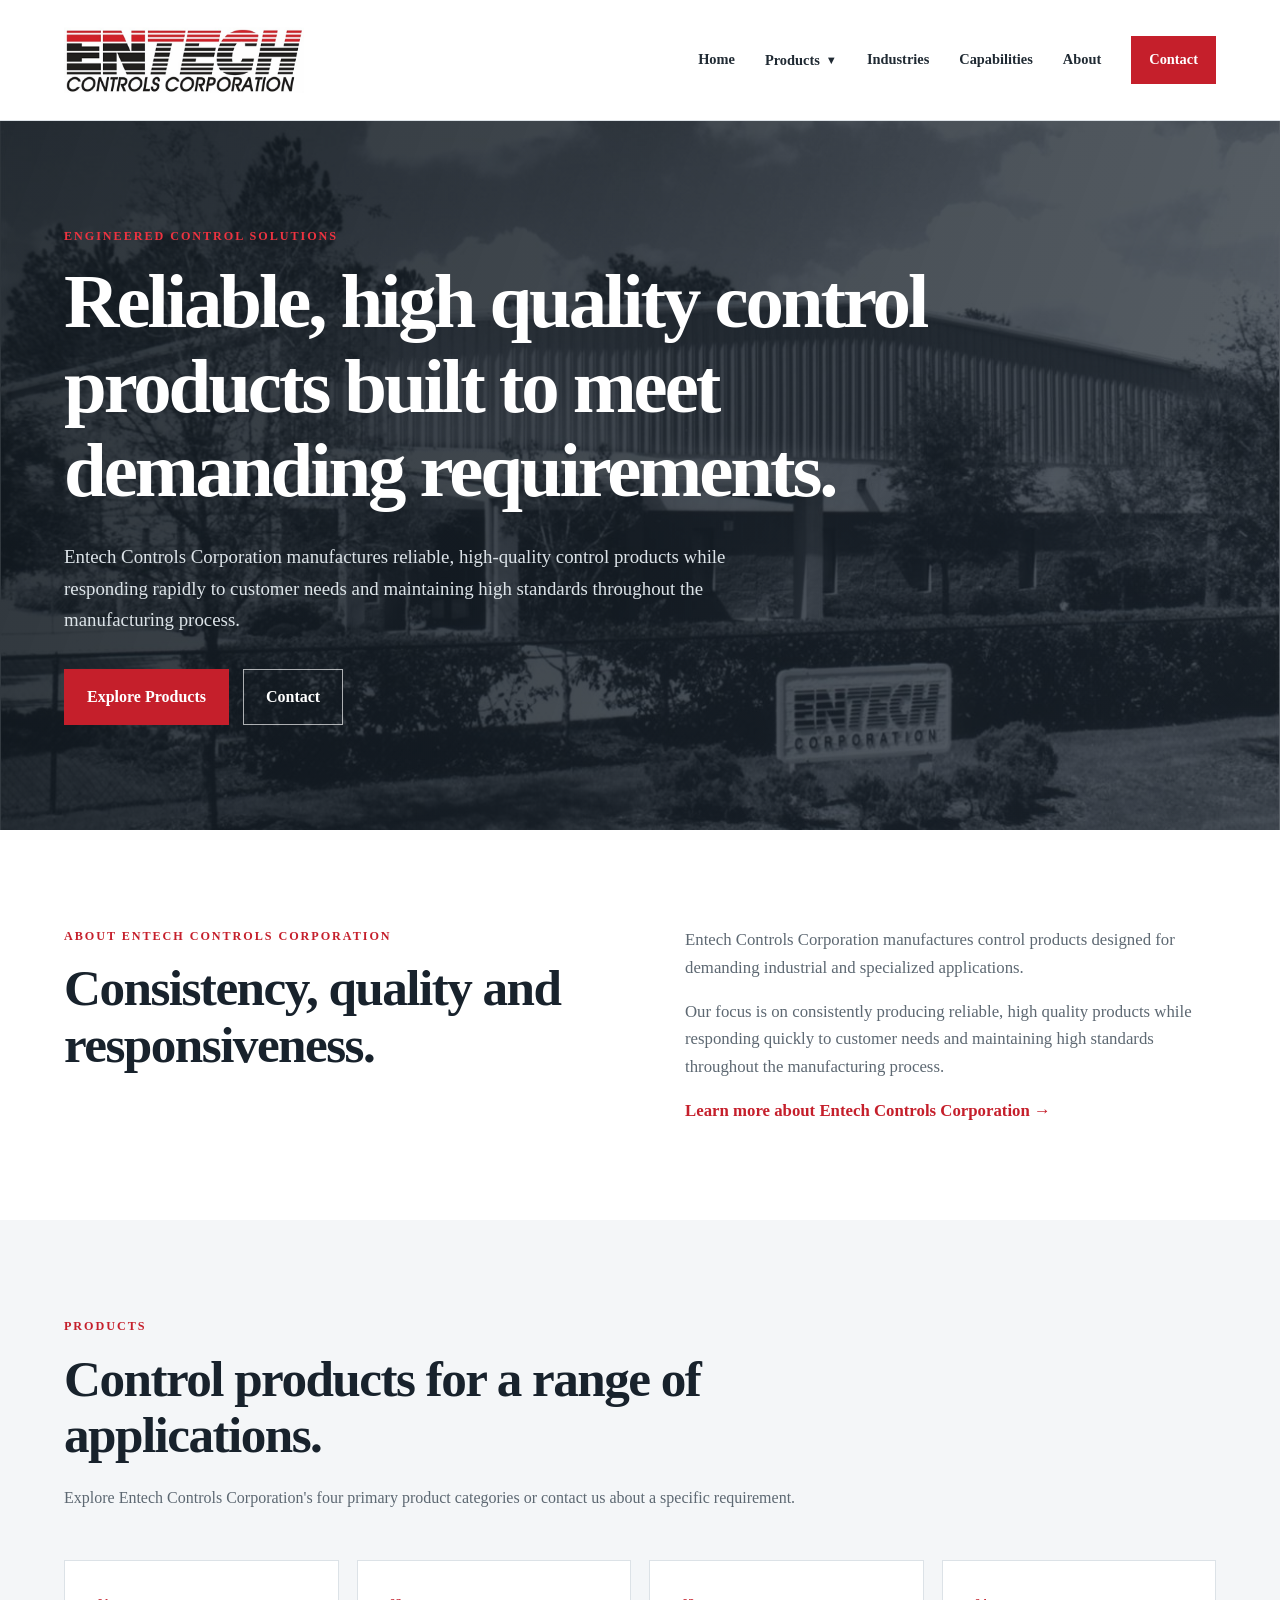
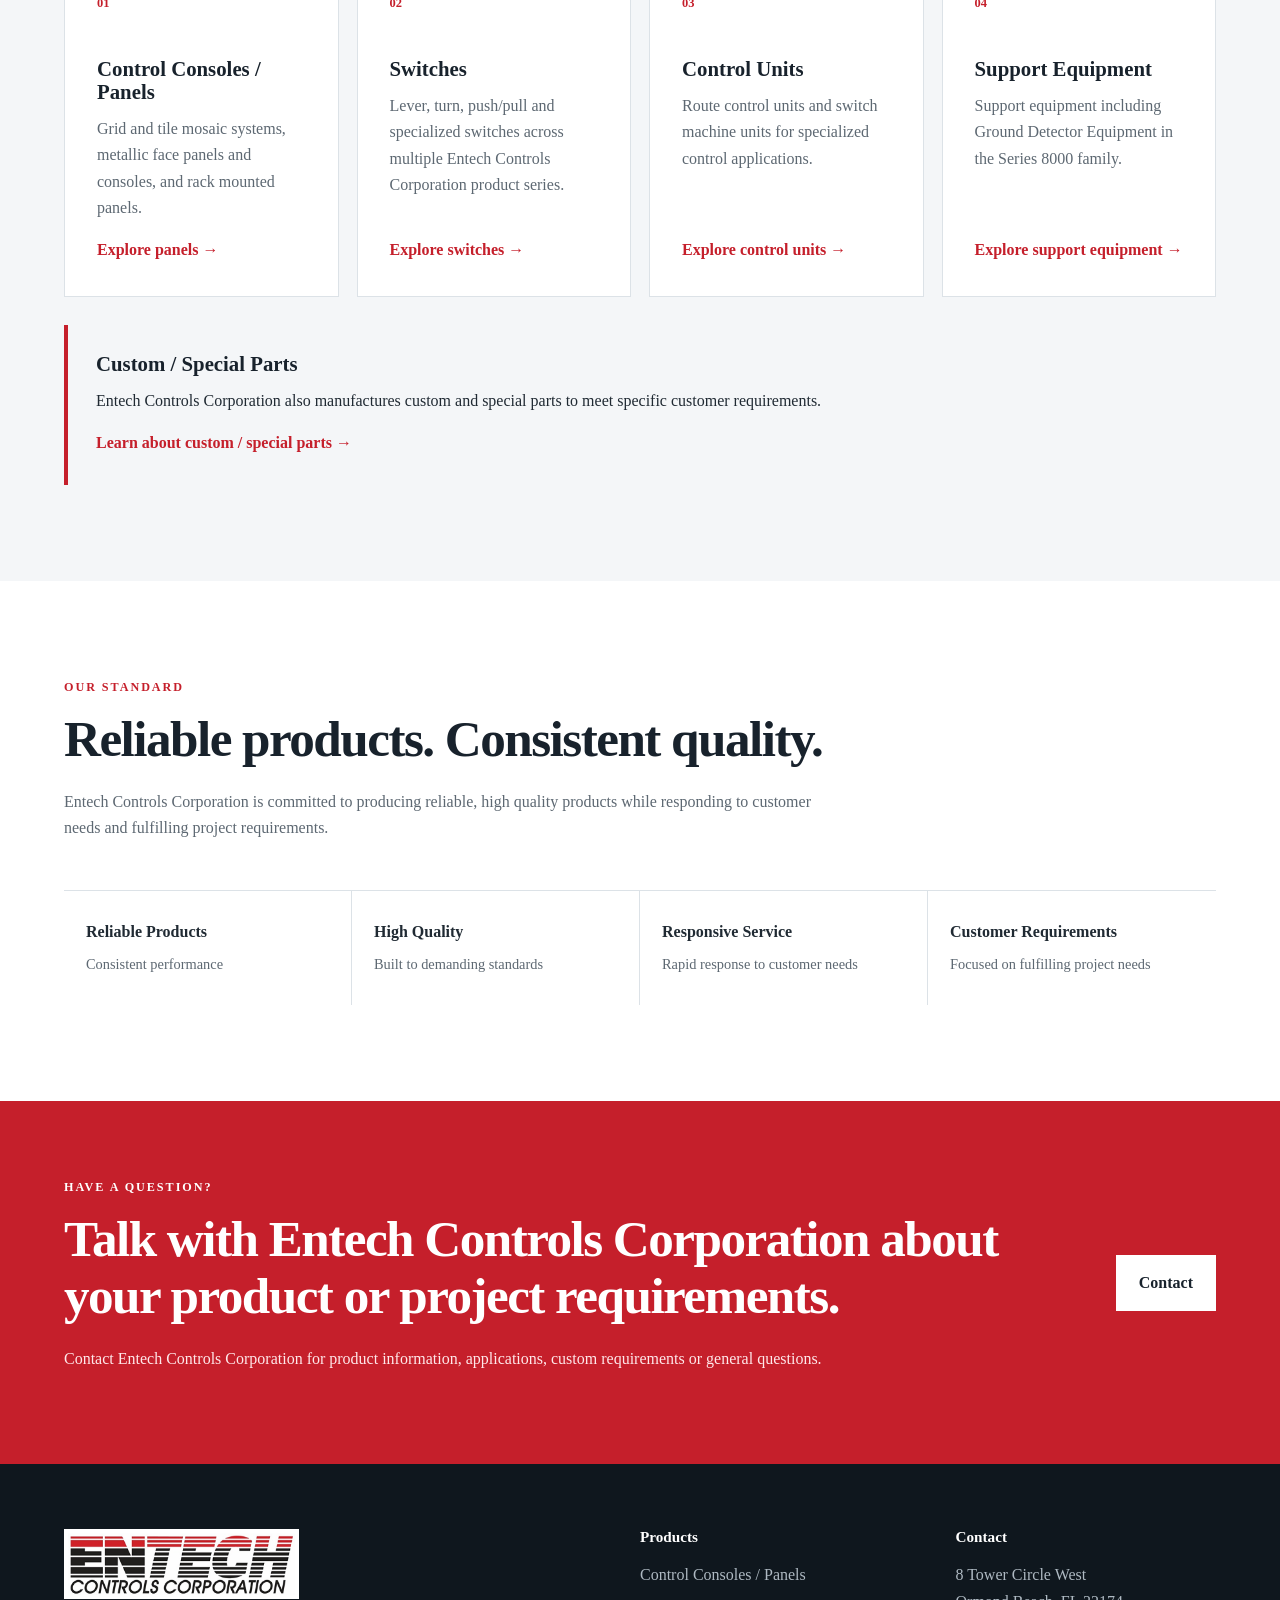
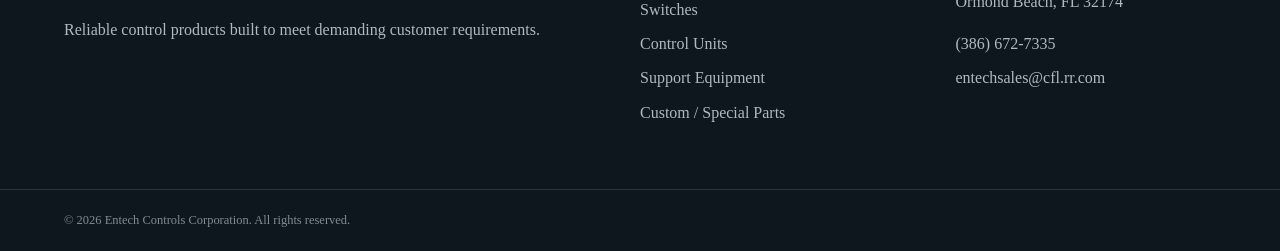
==== entech-website-v3/entech-website-v3/index.html @ 715d85bb "first commit" ====
<!DOCTYPE html>
<html lang="en">

<head>
    <meta charset="UTF-8">
    <meta name="viewport" content="width=device-width, initial-scale=1.0">

    <meta name="description"
        content="Entech Controls Corporation manufactures reliable, high-quality control products including control panels, switches, control units, and support equipment.">

    <title>Entech Controls Corporation</title>

    <link rel="stylesheet" href="css/style.css">
</head>

<body>

    <!-- =========================
         HEADER / NAVIGATION
    ========================== -->

    <header class="site-header">

        <div class="container nav-container">

            <a href="index.html" class="brand" aria-label="Entech Controls Corporation Home">
                <img src="assets/images/entechLogo.png"
                    alt="Entech Controls Corporation">
            </a>

            <button class="menu-toggle"
                aria-label="Open navigation menu"
                aria-expanded="false">
                ☰
            </button>

            <nav class="navigation">

                <a href="index.html" aria-current="page">
                    Home
                </a>

                <!-- PRODUCTS DROPDOWN -->
                <div class="nav-products">

                    <button class="products-toggle"
                        type="button"
                        aria-expanded="false">

                        Products
                        <span class="chevron">▼</span>

                    </button>

                    <div class="products-menu">

                        <a href="products.html">
                            All Products
                        </a>

                        <div class="products-menu-divider"></div>

                        <span class="products-menu-label">
                            Categories
                        </span>

                        <a href="control-panels.html">
                            Control Consoles / Panels
                        </a>

                        <a href="switches.html">
                            Switches
                        </a>

                        <a href="control-units.html">
                            Control Units
                        </a>

                        <a href="support-equipment.html">
                            Support Equipment
                        </a>

                        <div class="products-menu-divider"></div>

                        <a href="special-parts.html">
                            Custom / Special Parts
                        </a>

                    </div>

                </div>
                <a href="industries.html">
                    Industries
                </a>

                <a href="capabilities.html">
                    Capabilities
                </a>

                <a href="about.html">
                    About
                </a>

                <a href="contact.html" class="nav-cta">
                    Contact
                </a>


            </nav>

        </div>

    </header>


    <!-- =========================
         HERO SECTION
    ========================== -->

    <main>

        <section class="hero">

            <div class="container hero-content">

                <p class="eyebrow">
                    ENGINEERED CONTROL SOLUTIONS
                </p>

                <h1>
                    Reliable, high quality control products built to meet demanding requirements.
                </h1>

                <p class="hero-text">
                    Entech Controls Corporation manufactures reliable,
                    high-quality control products while responding rapidly
                    to customer needs and maintaining high standards
                    throughout the manufacturing process.
                </p>

                <div class="hero-buttons">

                    <a href="products.html"
                        class="button button-primary">
                        Explore Products
                    </a>

                    <a href="contact.html"
                        class="button button-secondary">
                        Contact
                    </a>

                </div>

            </div>

        </section>


        <!-- =========================
             COMPANY INTRODUCTION
        ========================== -->

        <section class="section">

            <div class="container two-column">

                <div>

                    <p class="eyebrow">
                        ABOUT ENTECH CONTROLS CORPORATION
                    </p>

                    <h2>
                        Consistency, quality and responsiveness.
                    </h2>

                </div>

                <div class="body-copy">

                    <p>
                        Entech Controls Corporation manufactures
                        control products designed for demanding
                        industrial and specialized applications.
                    </p>

                    <p>
                        Our focus is on consistently producing
                        reliable, high quality products while
                        responding quickly to customer needs and
                        maintaining high standards throughout
                        the manufacturing process.
                    </p>

                    <a href="about.html"
                        class="text-link">
                        Learn more about Entech Controls Corporation →
                    </a>

                </div>

            </div>

        </section>


        <!-- =========================
             PRODUCT CATEGORIES
        ========================== -->

        <section class="section section-light">

            <div class="container">

                <div class="section-heading">

                    <p class="eyebrow">
                        PRODUCTS
                    </p>

                    <h2>
                        Control products for a range of applications.
                    </h2>

                    <p>
                        Explore Entech Controls Corporation's four primary product categories
                        or contact us about a specific requirement.
                    </p>

                </div>


                <div class="category-grid">


                    <!-- CONTROL PANELS -->

                    <article class="category-card">

                        <div class="category-number">
                            01
                        </div>

                        <h3>
                            Control Consoles / Panels
                        </h3>

                        <p>
                            Grid and tile mosaic systems,
                            metallic face panels and consoles,
                            and rack mounted panels.
                        </p>

                        <a href="control-panels.html"
                            class="text-link">
                            Explore panels →
                        </a>

                    </article>


                    <!-- SWITCHES -->

                    <article class="category-card">

                        <div class="category-number">
                            02
                        </div>

                        <h3>
                            Switches
                        </h3>

                        <p>
                            Lever, turn, push/pull and specialized
                            switches across multiple Entech Controls Corporation
                            product series.
                        </p>

                        <a href="switches.html"
                            class="text-link">
                            Explore switches →
                        </a>

                    </article>


                    <!-- CONTROL UNITS -->

                    <article class="category-card">

                        <div class="category-number">
                            03
                        </div>

                        <h3>
                            Control Units
                        </h3>

                        <p>
                            Route control units and switch
                            machine units for specialized
                            control applications.
                        </p>

                        <a href="control-units.html"
                            class="text-link">
                            Explore control units →
                        </a>

                    </article>


                    <!-- SUPPORT EQUIPMENT -->

                    <article class="category-card">

                        <div class="category-number">
                            04
                        </div>

                        <h3>
                            Support Equipment
                        </h3>

                        <p>
                            Support equipment including
                            Ground Detector Equipment
                            in the Series 8000 family.
                        </p>

                        <a href="support-equipment.html"
                            class="text-link">
                            Explore support equipment →
                        </a>

                    </article>

                </div>


                <!-- CUSTOM PARTS -->

                <div class="special-parts">

                    <h3>
                        Custom / Special Parts
                    </h3>

                    <p>
                        Entech Controls Corporation also manufactures custom and
                        special parts to meet specific
                        customer requirements.
                    </p>

                    <a href="special-parts.html"
                        class="text-link">
                        Learn about custom / special parts →
                    </a>

                </div>

            </div>

        </section>


        <!-- =========================
             QUALITY / STANDARDS
        ========================== -->

        <section class="section">

            <div class="container">

                <div class="section-heading">

                    <p class="eyebrow">
                        OUR STANDARD
                    </p>

                    <h2>
                        Reliable products. Consistent quality.
                    </h2>

                    <p>
                        Entech Controls Corporation is committed to producing reliable,
                        high quality products while responding to
                        customer needs and fulfilling project
                        requirements.
                    </p>

                </div>


                <div class="capability-strip">


                    <div class="capability-item">

                        <strong>
                            Reliable Products
                        </strong>

                        <span>
                            Consistent performance
                        </span>

                    </div>


                    <div class="capability-item">

                        <strong>
                            High Quality
                        </strong>

                        <span>
                            Built to demanding standards
                        </span>

                    </div>


                    <div class="capability-item">

                        <strong>
                            Responsive Service
                        </strong>

                        <span>
                            Rapid response to customer needs
                        </span>

                    </div>


                    <div class="capability-item">

                        <strong>
                            Customer Requirements
                        </strong>

                        <span>
                            Focused on fulfilling project needs
                        </span>

                    </div>


                </div>

            </div>

        </section>


        <!-- =========================
             CAPABILITIES
        ========================== -->

     <!--   <section class="section section-light">

            <div class="container">

                <div class="section-heading">

                    <p class="eyebrow">
                        CAPABILITIES
                    </p>

                    <h2>
                        Manufacturing and engineering capabilities.
                    </h2>

                    <p>
                        Entech's manufacturing capabilities support
                        the production of control panels, switches,
                        control units, support equipment and
                        specialized components.
                    </p>

                </div>


                <div class="capability-strip">


                    <div class="capability-item">

                        <strong>
                            CNC Machining
                        </strong>

                        <span>
                            Precision fabrication
                        </span>

                    </div>


                    <div class="capability-item">

                        <strong>
                            Engineering & Design
                        </strong>

                        <span>
                            Application-focused design
                        </span>

                    </div>


                    <div class="capability-item">

                        <strong>
                            Stamping
                        </strong>

                        <span>
                            Component fabrication
                        </span>

                    </div>


                    <div class="capability-item">

                        <strong>
                            Drilling & Tapping
                        </strong>

                        <span>
                            Component fabrication
                        </span>

                    </div>


                    <div class="capability-item">

                        <strong>
                            Molding
                        </strong>

                        <span>
                            Component production
                        </span>

                    </div>


                    <div class="capability-item">

                        <strong>
                            Wire Harnesses
                        </strong>

                        <span>
                            Harness fabrication
                        </span>

                    </div>


                    <div class="capability-item">

                        <strong>
                            Labeling / Marking
                        </strong>

                        <span>
                            Product identification
                        </span>

                    </div>


                    <div class="capability-item">

                        <strong>
                            Wiring & Assembly
                        </strong>

                        <span>
                            Finished equipment
                        </span>

                    </div>


                </div>


                <p style="margin-top: 28px;">

                    <a href="capabilities.html"
                        class="text-link">
                        View all capabilities →
                    </a>

                </p>

            </div>

        </section>
-->

        <!-- =========================
             CONTACT CTA
        ========================== -->

        <section class="contact-banner">

            <div class="container contact-banner-content">

                <div>

                    <p class="eyebrow">
                        HAVE A QUESTION?
                    </p>

                    <h2>
                        Talk with Entech Controls Corporation about your product or project requirements.
                    </h2>

                    <p>
                        Contact Entech Controls Corporation for product information,
                        applications, custom requirements or
                        general questions.
                    </p>

                </div>

                <a href="contact.html"
                    class="button button-light">
                    Contact
                </a>

            </div>

        </section>

    </main>


    <!-- =========================
         FOOTER
    ========================== -->

    <footer class="site-footer">

        <div class="container footer-grid">


            <div>

                <div class="footer-logo">

                    <img src="assets/images/entechLogo.png"
                        alt="Entech Controls Corporation">

                </div>

                <p>
                    Reliable control products built to meet
                    demanding customer requirements.
                </p>

            </div>


            <div>

                <h3>
                    Products
                </h3>

                <a href="control-panels.html">
                    Control Consoles / Panels
                </a>

                <a href="switches.html">
                    Switches
                </a>

                <a href="control-units.html">
                    Control Units
                </a>

                <a href="support-equipment.html">
                    Support Equipment
                </a>

                <a href="special-parts.html">
                    Custom / Special Parts
                </a>

            </div>


            <div>

                <h3>
                    Contact
                </h3>

                <p>
                    8 Tower Circle West<br>
                    Ormond Beach, FL 32174
                </p>

                <a href="tel:+13866727335">
                    (386) 672-7335
                </a>

                <a href="mailto:entechsales@cfl.rr.com">
                    entechsales@cfl.rr.com
                </a>

            </div>


        </div>


        <div class="footer-bottom">

            <div class="container">

                <p>
                    © 2026 Entech Controls Corporation.
                    All rights reserved.
                </p>

            </div>

        </div>

    </footer>


    <!-- JAVASCRIPT -->

    <script src="js/main.js"></script>

</body>

</html>
---- entech-website-v3/entech-website-v3/css/style.css ----
/* =========================================
   ENTECH CONTROLS - VERSION 1
   ========================================= */

:root {
    --navy: #18222c;
    --navy-dark: #0f171e;
    --red: #c51f2b;
    --red-dark: #9f1721;
    --text: #202a33;
    --muted: #5d6872;
    --line: #dce2e7;
    --light: #f4f6f8;
    --white: #ffffff;
    --max: 1160px;
}

* {
    margin: 0;
    padding: 0;
    box-sizing: border-box;
}

html {
    scroll-behavior: smooth;
}

body {
    font-family: "Times New Roman", Times, serif;
    color: var(--text);
    background: var(--white);
    line-height: 1.65;
}

img {
    max-width: 100%;
    display: block;
}

a {
    color: inherit;
    text-decoration: none;
}

button,
input,
textarea,
select {
    font: inherit;
    font-family: "Times New Roman", Times, serif;
}

.container {
    width: min(var(--max), 90%);
    margin-inline: auto;
}

.section {
    padding: 96px 0;
}

.section-light {
    background: var(--light);
}

.eyebrow {
    color: var(--red);
    font-size: .76rem;
    font-weight: 800;
    letter-spacing: .16em;
    text-transform: uppercase;
    margin-bottom: 14px;
}

h1,
h2,
h3 {
    color: var(--navy);
    line-height: 1.1;
    font-family: "Times New Roman", Times, serif;
}

h1 {
    font-size: clamp(2.7rem, 6vw, 5.3rem);
    letter-spacing: -.04em;
    max-width: 900px;
}

h2 {
    font-size: clamp(2rem, 4vw, 3.2rem);
    letter-spacing: -.03em;
    margin-bottom: 22px;
}

h3 {
    font-size: 1.3rem;
    margin-bottom: 12px;
}

p,
a,
span,
label,
strong,
small,
button,
input,
textarea,
select {
    font-family: "Times New Roman", Times, serif;
}

p {
    margin-bottom: 16px;
}

.text-link {
    color: var(--red);
    font-weight: 800;
}

.text-link:hover {
    text-decoration: underline;
}

/* Header */

.site-header {
    position: sticky;
    top: 0;
    z-index: 1000;
    background: rgba(255,255,255,.97);
    border-bottom: 1px solid var(--line);
}

.nav-container {
    min-height: 120px;
    display: flex;
    align-items: center;
    justify-content: space-between;
    gap: 30px;
}

.brand img 
{
    width: 240px;
    height: auto;
}

.navigation 
{
    display: flex;
    align-items: center;
    gap: 30px;
}

.navigation a {
    font-size: .9rem;
    font-weight: 800;
}

.navigation a:hover {
    color: var(--red);
}

.nav-cta {
    padding: 12px 18px;
    background: var(--red);
    color: var(--white) !important;
}

.nav-cta:hover 
{ 
    background: var(--red-dark);
}

.menu-toggle {
    display: none;
    border: 0;
    background: transparent;
    color: var(--navy);
    font-size: 1.7rem;
    cursor: pointer;
}

/* Hero */

.hero {
    min-height: 690px;
    display: grid;
    align-items: center;
    /* background image for hero: Building.jpg with dark gradient overlay */
    background-image: linear-gradient(110deg, rgba(15,23,30,0.88), rgba(24,34,44,0.7)), url('../assets/images/Building.jpg');
    background-size: cover;
    background-position: center;
    color: var(--white);
}

.hero-content {
    padding: 105px 0;
}

.hero h1 {
    color: var(--white);
}

.hero .eyebrow {
    color: #ef3340;
}

.hero-text {
    max-width: 680px;
    margin-top: 28px;
    color: #dce3e8;
    font-size: 1.18rem;
}

.hero-buttons {
    display: flex;
    flex-wrap: wrap;
    gap: 14px;
    margin-top: 34px;
}

/* Buttons */

.button {
    display: inline-block;
    padding: 14px 22px;
    border: 1px solid transparent;
    font-weight: 800;
    transition: transform .2s ease, background .2s ease;
}

.button:hover {
    transform: translateY(-2px);
}

.button-primary {
    background: var(--red);
    color: var(--white);
}

.button-primary:hover {
    background: var(--red-dark);
}

.button-secondary {
    border-color: rgba(255,255,255,.65);
    color: var(--white);
}

.button-secondary:hover {
    background: var(--white);
    color: var(--navy);
}

.button-dark {
    background: var(--navy);
    color: var(--white);
}

.button-light {
    background: var(--white);
    color: var(--navy);
}

/* Intro */

.two-column {
    display: grid;
    grid-template-columns: 1fr 1fr;
    gap: 90px;
    align-items: start;
}

.two-column .body-copy {
    color: var(--muted);
    font-size: 1.05rem;
}

/* Company History section background (uses Building.jpg) */
.history-section {
    background-image: linear-gradient(rgba(5,10,15,0.18), rgba(5,10,15,0.18)), url('../assets/images/Building.jpg');
    background-size: cover;
    background-position: center;
    padding-top: 96px;
    padding-bottom: 96px;
}

/* Make the two-column content readable over the background */
.history-section .two-column > div {
    background: rgba(255,255,255,0.94);
    padding: 20px;
    border-radius: 8px;
}

@media (max-width: 850px) {
    .history-section {
        background-position: center top;
        padding-top: 72px;
        padding-bottom: 72px;
    }
    .history-section .two-column > div {
        background: rgba(255,255,255,0.98);
        padding: 16px;
        border-radius: 6px;
    }
}

/* Product overview */

.section-heading
{
    max-width: 760px;
    margin-bottom: 48px;
}
.section-heading > p:last-child 
{
    color: var(--muted);
}

.product-overview {
    display: grid;
    grid-template-columns: repeat(2, 1fr);
    gap: 24px;
}

.product-card {
    padding: 42px;
    background: var(--white);
    border: 1px solid var(--line);
    transition: transform .2s ease, box-shadow .2s ease;
}

.product-card:hover {
    transform: translateY(-4px);
    box-shadow: 0 12px 30px rgba(15,23,30,.08);
}

.card-number {
    color: var(--red);
    font-weight: 900;
    font-size: .8rem;
    margin-bottom: 55px;
}

.product-card p {
    color: var(--muted);
}

/* Capabilities */

.capability-strip {
    display: grid;
    grid-template-columns: repeat(4, 1fr);
    border-top: 1px solid var(--line);
}

.capability-item {
    padding: 28px 22px;
    border-right: 1px solid var(--line);
}

.capability-item:last-child {
    border-right: 0;
}

.capability-item strong {
    display: block;
    margin-bottom: 6px;
}

.capability-item span {
    color: var(--muted);
    font-size: .9rem;
}

/* Trust */

.trust-box {
    background: var(--navy);
    color: var(--white);
    padding: 54px;
}

.trust-box h2 {
    color: var(--white);
}

.trust-box p {
    color: #d5dde3;
    max-width: 760px;
}

.trust-points {
    display: flex;
    flex-wrap: wrap;
    gap: 12px;
    margin-top: 28px;
}

.trust-point {
    border: 1px solid rgba(255,255,255,.2);
    padding: 10px 14px;
    font-size: .9rem;
}

/* CTA */

.contact-banner {
    background: var(--red);
    color: var(--white);
    padding: 76px 0;
}

.contact-banner h2 {
    color: var(--white);
}

.contact-banner p {
    color: #ffe8ea;
}

.contact-banner-content {
    display: flex;
    align-items: center;
    justify-content: space-between;
    gap: 50px;
}

.contact-banner .eyebrow {
    color: var(--white);
}

/* Page hero */

.page-hero {
    background: var(--navy);
    color: var(--white);
    padding: 110px 0 90px;
}
.page-hero h1 {
    color: var(--white);
    max-width: 900px;
}

.page-hero > .container > p:last-child {
    max-width: 700px;
    margin-top: 24px;
    color: #d7dfe5;
    font-size: 1.12rem;
}

/* Products */

.product-list {
    border-top: 1px solid var(--line);
}

.product-category {
    display: grid;
    grid-template-columns: 100px 1fr;
    gap: 45px;
    padding: 58px 0;
    border-bottom: 1px solid var(--line);
}

.product-category-number {
    color: var(--red);
    font-weight: 900;
}

.product-category p {
    max-width: 760px;
    color: var(--muted);
}

.product-subgrid {
    margin-top: 28px;
    display: grid;
    grid-template-columns: repeat(2, 1fr);
    gap: 12px;
}

.product-subitem {
    padding: 16px 18px;
    background: var(--light);
    border-left: 3px solid var(--red);
    font-weight: 700;
}

/* Capabilities */

.capability-grid {
    display: grid;
    grid-template-columns: repeat(2, 1fr);
    gap: 22px;
}

.capability-card {
    padding: 38px;
    border: 1px solid var(--line);
}

.capability-card > span {
    display: block;
    color: var(--red);
    font-weight: 900;
    margin-bottom: 48px;
}

.capability-card p {
    color: var(--muted);
}

.process-step {
    padding: 22px 0;
    border-bottom: 1px solid var(--line);
}

.process-step p {
    color: var(--muted);
    margin: 6px 0 0;
}

/* About */

.history {
    border-left: 3px solid var(--red);
    padding-left: 30px;
}

.history-item {
    margin-bottom: 34px;
}

.history-year {
    color: var(--red);
    font-weight: 900;
}

/* Contact */

.contact-layout {
    display: grid;
    grid-template-columns: .8fr 1.2fr;
    gap: 90px;
}

.contact-details {
    margin-top: 40px;
}

.contact-details > div {
    padding: 20px 0;
    border-bottom: 1px solid var(--line);
}

.contact-details p {
    color: var(--muted);
    margin: 5px 0 0;
}

.contact-details a {
    text-decoration: underline;
}

.contact-form-wrapper {
    background: var(--light);
    padding: 38px;
}

/* Compliance image styling */
.compliance-image {
    display: block;
    width: 420px;
    max-width: 100%;
    height: auto;
    margin-top: 20px;
    border-radius: 6px;
    box-shadow: 0 6px 18px rgba(15,23,30,.08);
}


/* Compliance background card (uses QualityControl.JPG) */
.compliance-card.compliance-bg {
    margin-top: 20px;
    width: 100%;
    height: 260px;
    max-width: 720px;
    border-radius: 8px;
    box-shadow: 0 8px 28px rgba(15,23,30,.09);
    background-color: #ffffff;
    background-image: linear-gradient(rgba(0,0,0,0.18), rgba(0,0,0,0.18)), url('../assets/images/QualityControl.JPG');
    background-size: cover;
    background-position: center;
}

@media (max-width: 850px) {
    .compliance-card.compliance-bg {
        height: 200px;
        max-width: 100%;
    }
}

/* Keep the compliance text section neutral (background removed). */
.compliance-section {
    background: none;
    padding-top: 96px;
    padding-bottom: 96px;
}

/* Dedicated full-width compliance image-only section */
.compliance-image-section {
    background-image: linear-gradient(rgba(5,10,15,0.14), rgba(5,10,15,0.14)), url('../assets/images/QualityControl.JPG');
    background-size: cover;
    background-position: center;
    /* increased height to reduce bottom cropping */
    height: 520px;
    border-radius: 8px;
    margin: 24px 0 0 0;
    box-shadow: 0 8px 28px rgba(15,23,30,.09);
}


@media (max-width: 850px) {
    .compliance-image-section {
        height: 320px;
        margin-top: 18px;
        border-radius: 6px;
        background-position: center top;
    }
}

/* Full-width switches image section */
.switches-image-section {
    background-image: linear-gradient(rgba(5,10,15,0.14), rgba(5,10,15,0.14)), url('../assets/images/switches.jpg');
    background-size: cover;
    background-position: center;
    /* increased height to show more of the image and avoid bottom cropping */
    height: 520px;
    border-radius: 8px;
    margin: 24px 0 0 0;
    box-shadow: 0 8px 28px rgba(15,23,30,.09);
}

@media (max-width: 850px) {
    .switches-image-section {
        height: 320px;
        margin-top: 18px;
        border-radius: 6px;
    }
}

/* Capability card image styling */
.capability-image {
    display: block;
    width: 360px;
    max-width: 100%;
    height: auto;
    margin-top: 16px;
    border-radius: 6px;
    box-shadow: 0 6px 14px rgba(15,23,30,.06);
}

/* CNC card background image */
.capability-card.cnc-bg {
    position: relative;
    color: var(--white);
    background-color: #0f171e; /* fallback */
    background-image: linear-gradient(rgba(15,23,30,0.35), rgba(15,23,30,0.35)), url('../assets/images/CNCMachine.JPG');
    background-size: cover;
    background-position: center;
    border: 0;
}

.capability-card.cnc-bg h3,
.capability-card.cnc-bg p,
.capability-card.cnc-bg span {
    color: var(--white);
}

@media (max-width: 850px) {
    .capability-card.cnc-bg {
        background-position: center top;
        background-size: cover;
    }
}

/* Wiring & Assembly card background image */
.capability-card.wiring-bg {
    position: relative;
    color: var(--white);
    background-color: #0f171e; /* fallback */
    background-image: linear-gradient(rgba(15,23,30,0.33), rgba(15,23,30,0.33)), url('../assets/images/WiringAssembling.JPG');
    background-size: cover;
    background-position: center;
    border: 0;
}

.capability-card.wiring-bg h3,
.capability-card.wiring-bg p,
.capability-card.wiring-bg span {
    color: var(--white);
}

/* Labeling / Marking card background image */
.capability-card.label-bg {
    position: relative;
    color: var(--white);
    background-color: #0f171e; /* fallback */
    background-image: linear-gradient(rgba(5,10,15,0.35), rgba(5,10,15,0.35)), url('../assets/images/Label.JPG');
    background-size: cover;
    background-position: center;
    border: 0;
}

.capability-card.label-bg h3,
.capability-card.label-bg p,
.capability-card.label-bg span {
    color: var(--white);
}

/* Engineering & Design card background image */
.capability-card.engineering-bg {
    position: relative;
    color: var(--white);
    background-color: #0f171e; /* fallback */
    background-image: linear-gradient(rgba(8,12,16,0.36), rgba(8,12,16,0.36)), url('../assets/images/Egr.png');
    background-size: cover;
    background-position: center;
    border: 0;
}

.capability-card.engineering-bg h3,
.capability-card.engineering-bg p,
.capability-card.engineering-bg span {
    color: var(--white);
}

/* Stamping card background image */
.capability-card.stamping-bg {
    position: relative;
    color: var(--white);
    background-color: #0f171e; /* fallback */
    background-image: linear-gradient(rgba(10,12,14,0.34), rgba(10,12,14,0.34)), url('../assets/images/Stamping.jpg');
    background-size: cover;
    background-position: center;
    border: 0;
}

.capability-card.stamping-bg h3,
.capability-card.stamping-bg p,
.capability-card.stamping-bg span {
    color: var(--white);
}

/* Control panels product backgrounds */
.catalog-card.mosaic-bg {
    color: var(--white);
    background-image: linear-gradient(rgba(15,23,30,0.36), rgba(15,23,30,0.36)), url('../assets/images/Mosaic.JPG');
    background-size: cover;
    background-position: center;
    border: 0;
}

.catalog-card.metallic-bg {
    color: var(--white);
    background-image: linear-gradient(rgba(10,12,14,0.38), rgba(10,12,14,0.38)), url('../assets/images/Metallic.JPG');
    background-size: cover;
    background-position: center;
    border: 0;
}

.catalog-card.hardmounted-bg {
    color: var(--white);
    background-image: linear-gradient(rgba(8,10,12,0.36), rgba(8,10,12,0.36)), url('../assets/images/HardMounted.JPG');
    background-size: cover;
    background-position: center;
    border: 0;
}

.catalog-card.mosaic-bg h3,
.catalog-card.metallic-bg h3,
.catalog-card.hardmounted-bg h3,
.catalog-card.mosaic-bg p,
.catalog-card.metallic-bg p,
.catalog-card.hardmounted-bg p,
.catalog-card.mosaic-bg .series-type,
.catalog-card.metallic-bg .series-type,
.catalog-card.hardmounted-bg .series-type {
    color: var(--white);
}

.contact-form {
    display: flex;
    flex-direction: column;
    gap: 20px;
}

.form-group {
    display: flex;
    flex-direction: column;
    gap: 7px;
}

.form-group label {
    font-size: .86rem;
    font-weight: 800;
}

.form-group input,
.form-group textarea {
    width: 100%;
    padding: 13px 14px;
    border: 1px solid #cbd3d9;
    background: var(--white);
}

.form-group input:focus,
.form-group textarea:focus {
    outline: 2px solid var(--red);
    outline-offset: 1px;
}

.form-submit {
    border: 0;
    cursor: pointer;
}

/* Footer */

.site-footer {
    background: var(--navy-dark);
    color: var(--white);
    padding-top: 65px;
}

.footer-grid {
    display: grid;
    grid-template-columns: 2fr 1fr 1fr;
    gap: 55px;
    padding-bottom: 55px;
}

.footer-logo img {
    width: 235px;
    background: var(--white);
    padding: 4px;
    margin-bottom: 18px;
}

.footer-grid p,
.footer-grid a {
    color: #aeb9c2;
}

.footer-grid a {
    display: block;
    margin-bottom: 8px;
}

.footer-grid a:hover {
    color: var(--white);
}

.footer-grid h3 {
    color: var(--white);
    font-size: .95rem;
    margin-bottom: 16px;
}

.footer-bottom {
    border-top: 1px solid #27333d;
    padding: 20px 0;
}

.footer-bottom p {
    color: #7f8b95;
    font-size: .78rem;
    margin: 0;
}

/* Mobile */

@media (max-width: 850px) {
    .menu-toggle {
        display: block;
    }

    .navigation {
        display: none;
        position: absolute;
        top: 86px;
        left: 0;
        width: 100%;
        padding: 22px 5%;
        background: var(--white);
        border-bottom: 1px solid var(--line);
        flex-direction: column;
        align-items: stretch;
    }

    .navigation.active {
        display: flex;
    }

    .two-column,
    .contact-layout {
        grid-template-columns: 1fr;
        gap: 45px;
    }

    .capability-strip {
        grid-template-columns: repeat(2, 1fr);
    }

    .capability-item {
        border-bottom: 1px solid var(--line);
    }

    .capability-item:nth-child(2) {
        border-right: 0;
    }

    .contact-banner-content {
        align-items: flex-start;
        flex-direction: column;
    }

    .footer-grid {
        grid-template-columns: 1fr;
        gap: 35px;
    }
}

@media (max-width: 650px) {
    .section {
        padding: 72px 0;
    }

    .hero {
        min-height: 610px;
    }

    .hero-content {
        padding: 85px 0;
    }

    .brand img {
        width: 210px;
    }

    .product-overview,
    .capability-grid,
    .product-subgrid {
        grid-template-columns: 1fr;
    }

    .product-category {
        grid-template-columns: 1fr;
        gap: 16px;
        padding: 44px 0;
    }

    .capability-strip {
        grid-template-columns: 1fr;
    }

    .capability-item,
    .capability-item:nth-child(2) {
        border-right: 0;
    }

    .trust-box,
    .contact-form-wrapper {
        padding: 26px;
    }

    .hero-buttons {
        flex-direction: column;
        align-items: flex-start;
    }
}

/* VERSION 2: product navigation and catalog */
.nav-products {
    position: relative;
}

.products-toggle {
    display: inline-flex;
    align-items: center;
    gap: 6px;
    border: 0;
    background: transparent;
    color: var(--text);
    font: inherit;
    font-size: .9rem;
    font-weight: 800;
    cursor: pointer;
    padding: 0;
}

.products-toggle:hover {
    color: var(--red);
}

.chevron {
    font-size: .7rem;
}

.nav-products.open .chevron {
    display: inline-block;
    transform: rotate(180deg);
}

.products-menu {
    display: none;
    position: absolute;
    top: calc(100% + 22px);
    left: -20px;
    width: 330px;
    padding: 12px;
    background: #fff;
    border: 1px solid var(--line);
    box-shadow: 0 18px 35px rgba(15,23,30,.14);
}

.nav-products.open .products-menu {
    display: block;
}

.products-menu a {
    display: block;
    padding: 12px 14px;
    font-size: .88rem;
}

.products-menu a:hover {
    background: var(--light);
}

.products-menu-label {
    display: block;
    padding: 9px 14px 5px;
    color: var(--red);
    font-size: .7rem;
    font-weight: 900;
    letter-spacing: .12em;
    text-transform: uppercase;
}

.products-menu-divider {
    height: 1px;
    margin: 7px 0;
    background: var(--line);
}

.category-grid {
    display: grid;
    grid-template-columns: repeat(4, 1fr);
    gap: 18px;
}

.category-card {
    display: flex;
    flex-direction: column;
    min-height: 280px;
    padding: 32px;
    background: #fff;
    border: 1px solid var(--line);
    transition: .2s;
}

.category-card:hover {
    transform: translateY(-4px);
    box-shadow: 0 12px 30px rgba(15,23,30,.08);
}

.category-number {
    color: var(--red);
    font-size: .78rem;
    font-weight: 900;
    margin-bottom: 45px;
}
.category-card p {
    color: var(--muted);
    flex-grow: 1;
}

.product-catalog-grid {
    display: grid;
    grid-template-columns: repeat(3, 1fr);
    gap: 22px;
}

.catalog-card {
    display: flex;
    flex-direction: column;
    padding: 30px;
    border: 1px solid var(--line);
    background: #fff;
}

.catalog-card p {
    color: var(--muted);
    font-size: .95rem;
    flex-grow: 1;
}

.series-type {
    color: var(--red) !important;
    font-size: .76rem !important;
    font-weight: 900;
    letter-spacing: .08em;
    text-transform: uppercase;
    flex-grow: 0 !important;
}

.catalog-card.coming-soon {
    background: var(--light);
}

.special-parts {
    margin-top: 28px;
    padding: 28px;
    border-left: 4px solid var(--red);
    background: var(--light);
}
@media (max-width: 1000px) {
    .category-grid {
        grid-template-columns: repeat(2, 1fr);
    }
    .product-catalog-grid {
        grid-template-columns: repeat(2, 1fr);
    }
}

@media (max-width: 850px) {
    .nav-products {
        width: 100%;
    }
    .products-toggle {
        width: 100%;
        justify-content: space-between;
        padding: 8px 0;
    }
    .products-menu {
        position: static;
        width: 100%;
        box-shadow: none;
        margin-top: 8px;
    }
}

@media (max-width: 650px) {
    .category-grid,
    .product-catalog-grid {
        grid-template-columns: 1fr;
    }
}
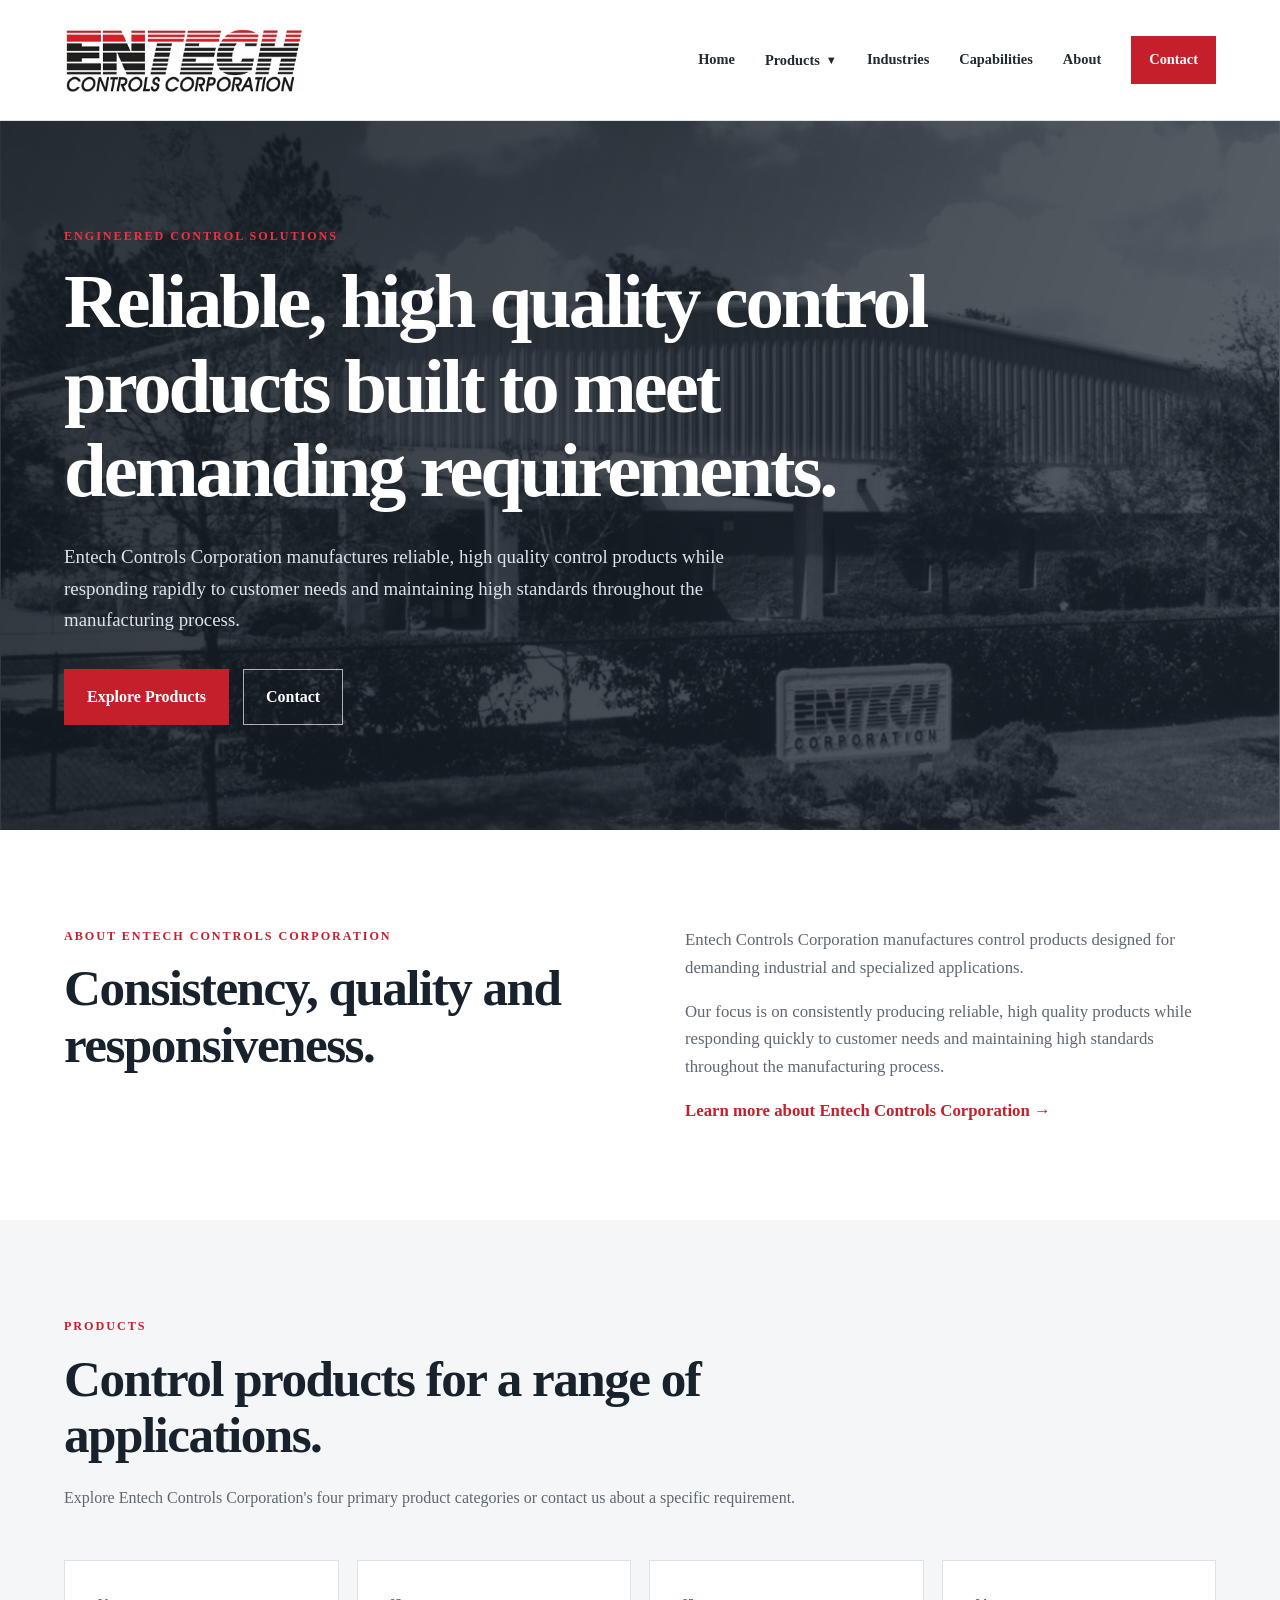
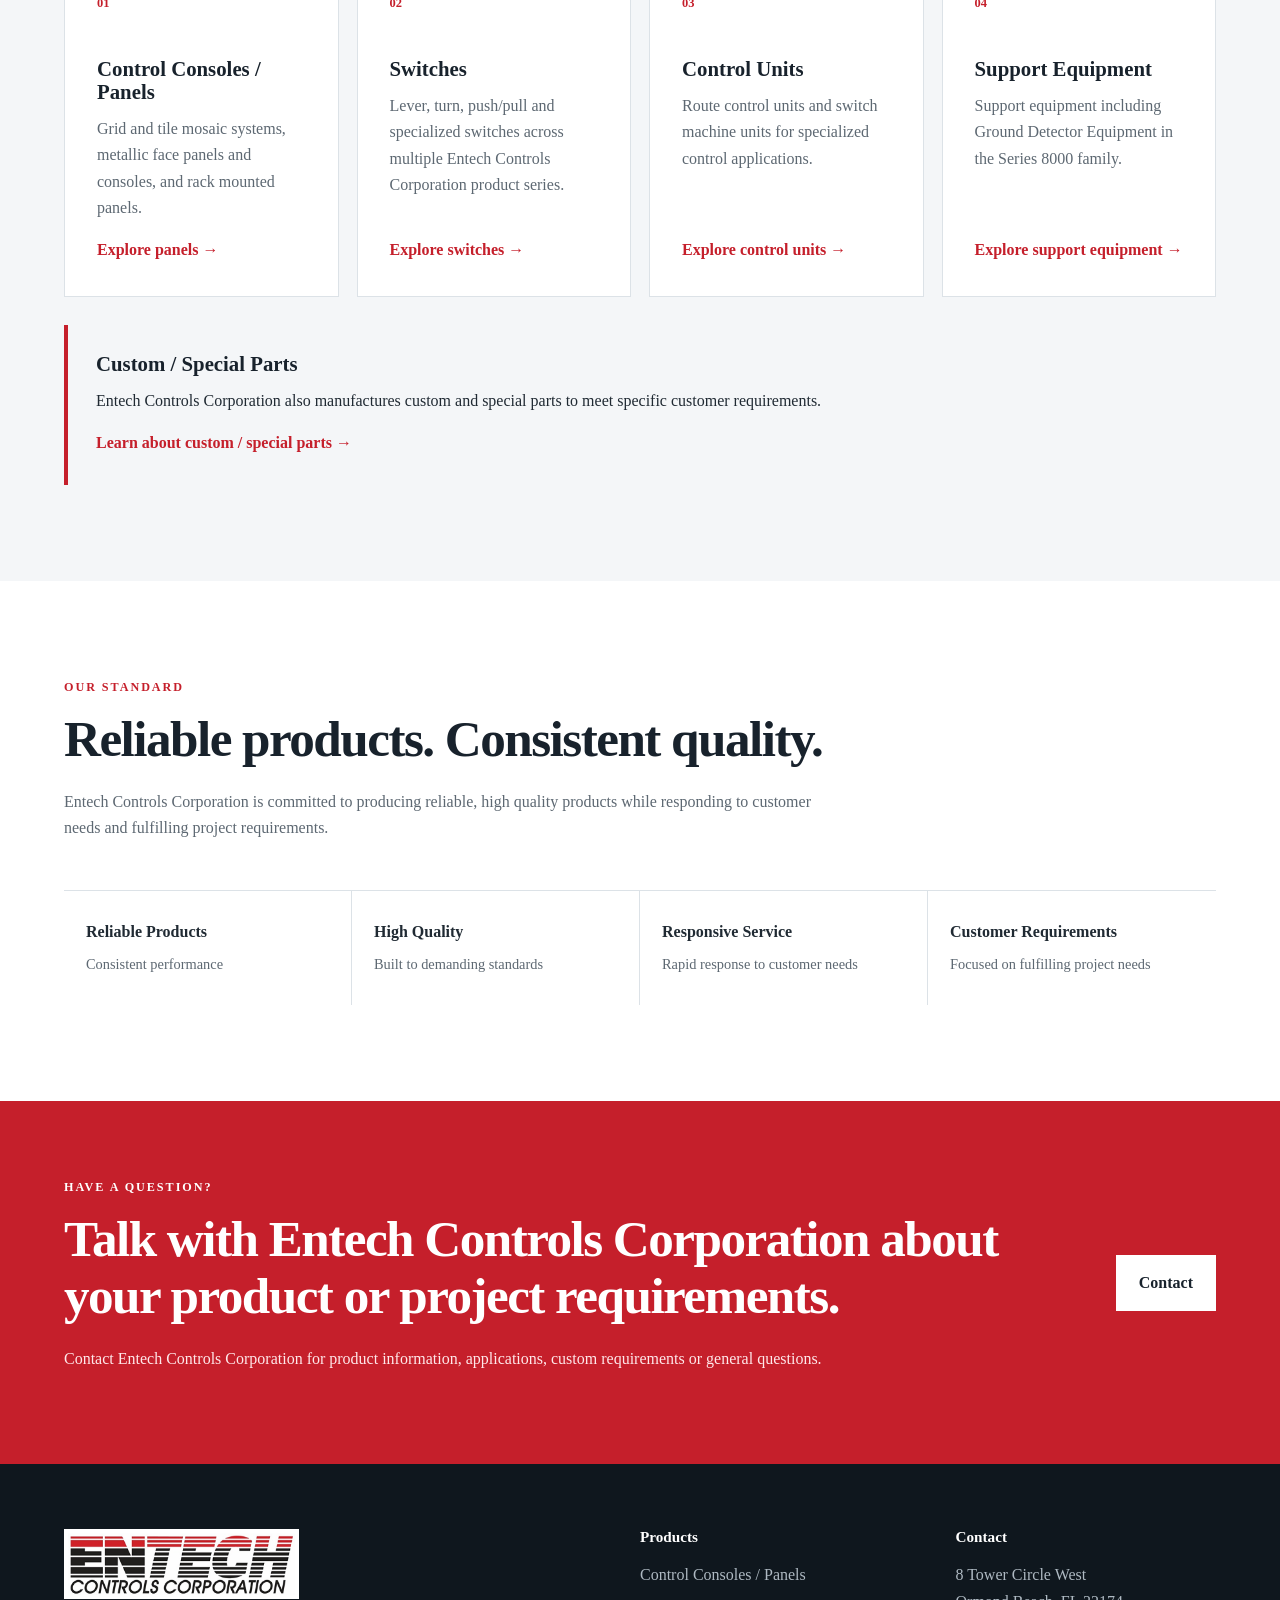
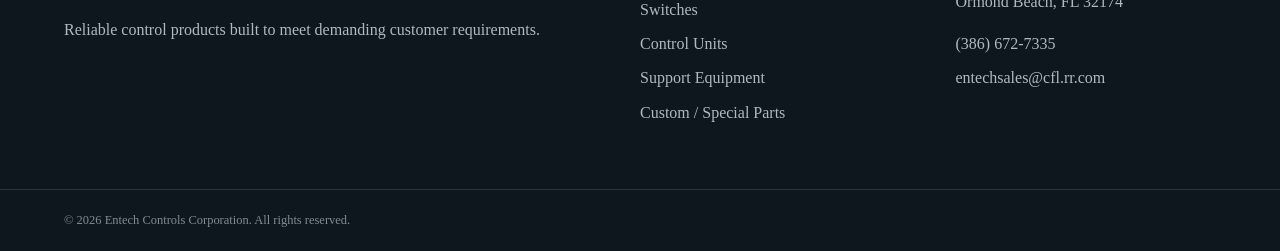
==== commit eec21e18: "typo fix" ====
--- a/entech-website-v3/entech-website-v3/index.html
+++ b/entech-website-v3/entech-website-v3/index.html
@@ -133,7 +133,7 @@
 
                 <p class="hero-text">
                     Entech Controls Corporation manufactures reliable,
-                    high-quality control products while responding rapidly
+                    high quality control products while responding rapidly
                     to customer needs and maintaining high standards
                     throughout the manufacturing process.
                 </p>
@@ -457,158 +457,6 @@
 
 
         <!-- =========================
-             CAPABILITIES
-        ========================== -->
-
-     <!--   <section class="section section-light">
-
-            <div class="container">
-
-                <div class="section-heading">
-
-                    <p class="eyebrow">
-                        CAPABILITIES
-                    </p>
-
-                    <h2>
-                        Manufacturing and engineering capabilities.
-                    </h2>
-
-                    <p>
-                        Entech's manufacturing capabilities support
-                        the production of control panels, switches,
-                        control units, support equipment and
-                        specialized components.
-                    </p>
-
-                </div>
-
-
-                <div class="capability-strip">
-
-
-                    <div class="capability-item">
-
-                        <strong>
-                            CNC Machining
-                        </strong>
-
-                        <span>
-                            Precision fabrication
-                        </span>
-
-                    </div>
-
-
-                    <div class="capability-item">
-
-                        <strong>
-                            Engineering & Design
-                        </strong>
-
-                        <span>
-                            Application-focused design
-                        </span>
-
-                    </div>
-
-
-                    <div class="capability-item">
-
-                        <strong>
-                            Stamping
-                        </strong>
-
-                        <span>
-                            Component fabrication
-                        </span>
-
-                    </div>
-
-
-                    <div class="capability-item">
-
-                        <strong>
-                            Drilling & Tapping
-                        </strong>
-
-                        <span>
-                            Component fabrication
-                        </span>
-
-                    </div>
-
-
-                    <div class="capability-item">
-
-                        <strong>
-                            Molding
-                        </strong>
-
-                        <span>
-                            Component production
-                        </span>
-
-                    </div>
-
-
-                    <div class="capability-item">
-
-                        <strong>
-                            Wire Harnesses
-                        </strong>
-
-                        <span>
-                            Harness fabrication
-                        </span>
-
-                    </div>
-
-
-                    <div class="capability-item">
-
-                        <strong>
-                            Labeling / Marking
-                        </strong>
-
-                        <span>
-                            Product identification
-                        </span>
-
-                    </div>
-
-
-                    <div class="capability-item">
-
-                        <strong>
-                            Wiring & Assembly
-                        </strong>
-
-                        <span>
-                            Finished equipment
-                        </span>
-
-                    </div>
-
-
-                </div>
-
-
-                <p style="margin-top: 28px;">
-
-                    <a href="capabilities.html"
-                        class="text-link">
-                        View all capabilities →
-                    </a>
-
-                </p>
-
-            </div>
-
-        </section>
--->
-
-        <!-- =========================
              CONTACT CTA
         ========================== -->
 
--- a/entech-website-v3/entech-website-v3/css/style.css
+++ b/entech-website-v3/entech-website-v3/css/style.css
@@ -1,5 +1,6 @@
-/* =========================================
-   ENTECH CONTROLS - VERSION 1
+
+/* =========================================
+   ENTECH CONTROLS - MAIN STYLESHEET
    ========================================= */
 
 :root {
@@ -15,6 +16,10 @@
     --max: 1160px;
 }
 
+/* =========================================
+   RESET
+   ========================================= */
+
 * {
     margin: 0;
     padding: 0;
@@ -62,6 +67,10 @@
 .section-light {
     background: var(--light);
 }
+
+/* =========================================
+   TYPOGRAPHY
+   ========================================= */
 
 .eyebrow {
     color: var(--red);
@@ -123,13 +132,15 @@
     text-decoration: underline;
 }
 
-/* Header */
+/* =========================================
+   HEADER
+   ========================================= */
 
 .site-header {
     position: sticky;
     top: 0;
     z-index: 1000;
-    background: rgba(255,255,255,.97);
+    background: rgba(255, 255, 255, .97);
     border-bottom: 1px solid var(--line);
 }
 
@@ -141,14 +152,12 @@
     gap: 30px;
 }
 
-.brand img 
-{
+.brand img {
     width: 240px;
     height: auto;
 }
 
-.navigation 
-{
+.navigation {
     display: flex;
     align-items: center;
     gap: 30px;
@@ -169,8 +178,7 @@
     color: var(--white) !important;
 }
 
-.nav-cta:hover 
-{ 
+.nav-cta:hover {
     background: var(--red-dark);
 }
 
@@ -183,808 +191,10 @@
     cursor: pointer;
 }
 
-/* Hero */
-
-.hero {
-    min-height: 690px;
-    display: grid;
-    align-items: center;
-    /* background image for hero: Building.jpg with dark gradient overlay */
-    background-image: linear-gradient(110deg, rgba(15,23,30,0.88), rgba(24,34,44,0.7)), url('../assets/images/Building.jpg');
-    background-size: cover;
-    background-position: center;
-    color: var(--white);
-}
-
-.hero-content {
-    padding: 105px 0;
-}
-
-.hero h1 {
-    color: var(--white);
-}
-
-.hero .eyebrow {
-    color: #ef3340;
-}
-
-.hero-text {
-    max-width: 680px;
-    margin-top: 28px;
-    color: #dce3e8;
-    font-size: 1.18rem;
-}
-
-.hero-buttons {
-    display: flex;
-    flex-wrap: wrap;
-    gap: 14px;
-    margin-top: 34px;
-}
-
-/* Buttons */
-
-.button {
-    display: inline-block;
-    padding: 14px 22px;
-    border: 1px solid transparent;
-    font-weight: 800;
-    transition: transform .2s ease, background .2s ease;
-}
-
-.button:hover {
-    transform: translateY(-2px);
-}
-
-.button-primary {
-    background: var(--red);
-    color: var(--white);
-}
-
-.button-primary:hover {
-    background: var(--red-dark);
-}
-
-.button-secondary {
-    border-color: rgba(255,255,255,.65);
-    color: var(--white);
-}
-
-.button-secondary:hover {
-    background: var(--white);
-    color: var(--navy);
-}
-
-.button-dark {
-    background: var(--navy);
-    color: var(--white);
-}
-
-.button-light {
-    background: var(--white);
-    color: var(--navy);
-}
-
-/* Intro */
-
-.two-column {
-    display: grid;
-    grid-template-columns: 1fr 1fr;
-    gap: 90px;
-    align-items: start;
-}
-
-.two-column .body-copy {
-    color: var(--muted);
-    font-size: 1.05rem;
-}
-
-/* Company History section background (uses Building.jpg) */
-.history-section {
-    background-image: linear-gradient(rgba(5,10,15,0.18), rgba(5,10,15,0.18)), url('../assets/images/Building.jpg');
-    background-size: cover;
-    background-position: center;
-    padding-top: 96px;
-    padding-bottom: 96px;
-}
-
-/* Make the two-column content readable over the background */
-.history-section .two-column > div {
-    background: rgba(255,255,255,0.94);
-    padding: 20px;
-    border-radius: 8px;
-}
-
-@media (max-width: 850px) {
-    .history-section {
-        background-position: center top;
-        padding-top: 72px;
-        padding-bottom: 72px;
-    }
-    .history-section .two-column > div {
-        background: rgba(255,255,255,0.98);
-        padding: 16px;
-        border-radius: 6px;
-    }
-}
-
-/* Product overview */
-
-.section-heading
-{
-    max-width: 760px;
-    margin-bottom: 48px;
-}
-.section-heading > p:last-child 
-{
-    color: var(--muted);
-}
-
-.product-overview {
-    display: grid;
-    grid-template-columns: repeat(2, 1fr);
-    gap: 24px;
-}
-
-.product-card {
-    padding: 42px;
-    background: var(--white);
-    border: 1px solid var(--line);
-    transition: transform .2s ease, box-shadow .2s ease;
-}
-
-.product-card:hover {
-    transform: translateY(-4px);
-    box-shadow: 0 12px 30px rgba(15,23,30,.08);
-}
-
-.card-number {
-    color: var(--red);
-    font-weight: 900;
-    font-size: .8rem;
-    margin-bottom: 55px;
-}
-
-.product-card p {
-    color: var(--muted);
-}
-
-/* Capabilities */
-
-.capability-strip {
-    display: grid;
-    grid-template-columns: repeat(4, 1fr);
-    border-top: 1px solid var(--line);
-}
-
-.capability-item {
-    padding: 28px 22px;
-    border-right: 1px solid var(--line);
-}
-
-.capability-item:last-child {
-    border-right: 0;
-}
-
-.capability-item strong {
-    display: block;
-    margin-bottom: 6px;
-}
-
-.capability-item span {
-    color: var(--muted);
-    font-size: .9rem;
-}
-
-/* Trust */
-
-.trust-box {
-    background: var(--navy);
-    color: var(--white);
-    padding: 54px;
-}
-
-.trust-box h2 {
-    color: var(--white);
-}
-
-.trust-box p {
-    color: #d5dde3;
-    max-width: 760px;
-}
-
-.trust-points {
-    display: flex;
-    flex-wrap: wrap;
-    gap: 12px;
-    margin-top: 28px;
-}
-
-.trust-point {
-    border: 1px solid rgba(255,255,255,.2);
-    padding: 10px 14px;
-    font-size: .9rem;
-}
-
-/* CTA */
-
-.contact-banner {
-    background: var(--red);
-    color: var(--white);
-    padding: 76px 0;
-}
-
-.contact-banner h2 {
-    color: var(--white);
-}
-
-.contact-banner p {
-    color: #ffe8ea;
-}
-
-.contact-banner-content {
-    display: flex;
-    align-items: center;
-    justify-content: space-between;
-    gap: 50px;
-}
-
-.contact-banner .eyebrow {
-    color: var(--white);
-}
-
-/* Page hero */
-
-.page-hero {
-    background: var(--navy);
-    color: var(--white);
-    padding: 110px 0 90px;
-}
-.page-hero h1 {
-    color: var(--white);
-    max-width: 900px;
-}
-
-.page-hero > .container > p:last-child {
-    max-width: 700px;
-    margin-top: 24px;
-    color: #d7dfe5;
-    font-size: 1.12rem;
-}
-
-/* Products */
-
-.product-list {
-    border-top: 1px solid var(--line);
-}
-
-.product-category {
-    display: grid;
-    grid-template-columns: 100px 1fr;
-    gap: 45px;
-    padding: 58px 0;
-    border-bottom: 1px solid var(--line);
-}
-
-.product-category-number {
-    color: var(--red);
-    font-weight: 900;
-}
-
-.product-category p {
-    max-width: 760px;
-    color: var(--muted);
-}
-
-.product-subgrid {
-    margin-top: 28px;
-    display: grid;
-    grid-template-columns: repeat(2, 1fr);
-    gap: 12px;
-}
-
-.product-subitem {
-    padding: 16px 18px;
-    background: var(--light);
-    border-left: 3px solid var(--red);
-    font-weight: 700;
-}
-
-/* Capabilities */
-
-.capability-grid {
-    display: grid;
-    grid-template-columns: repeat(2, 1fr);
-    gap: 22px;
-}
-
-.capability-card {
-    padding: 38px;
-    border: 1px solid var(--line);
-}
-
-.capability-card > span {
-    display: block;
-    color: var(--red);
-    font-weight: 900;
-    margin-bottom: 48px;
-}
-
-.capability-card p {
-    color: var(--muted);
-}
-
-.process-step {
-    padding: 22px 0;
-    border-bottom: 1px solid var(--line);
-}
-
-.process-step p {
-    color: var(--muted);
-    margin: 6px 0 0;
-}
-
-/* About */
-
-.history {
-    border-left: 3px solid var(--red);
-    padding-left: 30px;
-}
-
-.history-item {
-    margin-bottom: 34px;
-}
-
-.history-year {
-    color: var(--red);
-    font-weight: 900;
-}
-
-/* Contact */
-
-.contact-layout {
-    display: grid;
-    grid-template-columns: .8fr 1.2fr;
-    gap: 90px;
-}
-
-.contact-details {
-    margin-top: 40px;
-}
-
-.contact-details > div {
-    padding: 20px 0;
-    border-bottom: 1px solid var(--line);
-}
-
-.contact-details p {
-    color: var(--muted);
-    margin: 5px 0 0;
-}
-
-.contact-details a {
-    text-decoration: underline;
-}
-
-.contact-form-wrapper {
-    background: var(--light);
-    padding: 38px;
-}
-
-/* Compliance image styling */
-.compliance-image {
-    display: block;
-    width: 420px;
-    max-width: 100%;
-    height: auto;
-    margin-top: 20px;
-    border-radius: 6px;
-    box-shadow: 0 6px 18px rgba(15,23,30,.08);
-}
-
-
-/* Compliance background card (uses QualityControl.JPG) */
-.compliance-card.compliance-bg {
-    margin-top: 20px;
-    width: 100%;
-    height: 260px;
-    max-width: 720px;
-    border-radius: 8px;
-    box-shadow: 0 8px 28px rgba(15,23,30,.09);
-    background-color: #ffffff;
-    background-image: linear-gradient(rgba(0,0,0,0.18), rgba(0,0,0,0.18)), url('../assets/images/QualityControl.JPG');
-    background-size: cover;
-    background-position: center;
-}
-
-@media (max-width: 850px) {
-    .compliance-card.compliance-bg {
-        height: 200px;
-        max-width: 100%;
-    }
-}
-
-/* Keep the compliance text section neutral (background removed). */
-.compliance-section {
-    background: none;
-    padding-top: 96px;
-    padding-bottom: 96px;
-}
-
-/* Dedicated full-width compliance image-only section */
-.compliance-image-section {
-    background-image: linear-gradient(rgba(5,10,15,0.14), rgba(5,10,15,0.14)), url('../assets/images/QualityControl.JPG');
-    background-size: cover;
-    background-position: center;
-    /* increased height to reduce bottom cropping */
-    height: 520px;
-    border-radius: 8px;
-    margin: 24px 0 0 0;
-    box-shadow: 0 8px 28px rgba(15,23,30,.09);
-}
-
-
-@media (max-width: 850px) {
-    .compliance-image-section {
-        height: 320px;
-        margin-top: 18px;
-        border-radius: 6px;
-        background-position: center top;
-    }
-}
-
-/* Full-width switches image section */
-.switches-image-section {
-    background-image: linear-gradient(rgba(5,10,15,0.14), rgba(5,10,15,0.14)), url('../assets/images/switches.jpg');
-    background-size: cover;
-    background-position: center;
-    /* increased height to show more of the image and avoid bottom cropping */
-    height: 520px;
-    border-radius: 8px;
-    margin: 24px 0 0 0;
-    box-shadow: 0 8px 28px rgba(15,23,30,.09);
-}
-
-@media (max-width: 850px) {
-    .switches-image-section {
-        height: 320px;
-        margin-top: 18px;
-        border-radius: 6px;
-    }
-}
-
-/* Capability card image styling */
-.capability-image {
-    display: block;
-    width: 360px;
-    max-width: 100%;
-    height: auto;
-    margin-top: 16px;
-    border-radius: 6px;
-    box-shadow: 0 6px 14px rgba(15,23,30,.06);
-}
-
-/* CNC card background image */
-.capability-card.cnc-bg {
-    position: relative;
-    color: var(--white);
-    background-color: #0f171e; /* fallback */
-    background-image: linear-gradient(rgba(15,23,30,0.35), rgba(15,23,30,0.35)), url('../assets/images/CNCMachine.JPG');
-    background-size: cover;
-    background-position: center;
-    border: 0;
-}
-
-.capability-card.cnc-bg h3,
-.capability-card.cnc-bg p,
-.capability-card.cnc-bg span {
-    color: var(--white);
-}
-
-@media (max-width: 850px) {
-    .capability-card.cnc-bg {
-        background-position: center top;
-        background-size: cover;
-    }
-}
-
-/* Wiring & Assembly card background image */
-.capability-card.wiring-bg {
-    position: relative;
-    color: var(--white);
-    background-color: #0f171e; /* fallback */
-    background-image: linear-gradient(rgba(15,23,30,0.33), rgba(15,23,30,0.33)), url('../assets/images/WiringAssembling.JPG');
-    background-size: cover;
-    background-position: center;
-    border: 0;
-}
-
-.capability-card.wiring-bg h3,
-.capability-card.wiring-bg p,
-.capability-card.wiring-bg span {
-    color: var(--white);
-}
-
-/* Labeling / Marking card background image */
-.capability-card.label-bg {
-    position: relative;
-    color: var(--white);
-    background-color: #0f171e; /* fallback */
-    background-image: linear-gradient(rgba(5,10,15,0.35), rgba(5,10,15,0.35)), url('../assets/images/Label.JPG');
-    background-size: cover;
-    background-position: center;
-    border: 0;
-}
-
-.capability-card.label-bg h3,
-.capability-card.label-bg p,
-.capability-card.label-bg span {
-    color: var(--white);
-}
-
-/* Engineering & Design card background image */
-.capability-card.engineering-bg {
-    position: relative;
-    color: var(--white);
-    background-color: #0f171e; /* fallback */
-    background-image: linear-gradient(rgba(8,12,16,0.36), rgba(8,12,16,0.36)), url('../assets/images/Egr.png');
-    background-size: cover;
-    background-position: center;
-    border: 0;
-}
-
-.capability-card.engineering-bg h3,
-.capability-card.engineering-bg p,
-.capability-card.engineering-bg span {
-    color: var(--white);
-}
-
-/* Stamping card background image */
-.capability-card.stamping-bg {
-    position: relative;
-    color: var(--white);
-    background-color: #0f171e; /* fallback */
-    background-image: linear-gradient(rgba(10,12,14,0.34), rgba(10,12,14,0.34)), url('../assets/images/Stamping.jpg');
-    background-size: cover;
-    background-position: center;
-    border: 0;
-}
-
-.capability-card.stamping-bg h3,
-.capability-card.stamping-bg p,
-.capability-card.stamping-bg span {
-    color: var(--white);
-}
-
-/* Control panels product backgrounds */
-.catalog-card.mosaic-bg {
-    color: var(--white);
-    background-image: linear-gradient(rgba(15,23,30,0.36), rgba(15,23,30,0.36)), url('../assets/images/Mosaic.JPG');
-    background-size: cover;
-    background-position: center;
-    border: 0;
-}
-
-.catalog-card.metallic-bg {
-    color: var(--white);
-    background-image: linear-gradient(rgba(10,12,14,0.38), rgba(10,12,14,0.38)), url('../assets/images/Metallic.JPG');
-    background-size: cover;
-    background-position: center;
-    border: 0;
-}
-
-.catalog-card.hardmounted-bg {
-    color: var(--white);
-    background-image: linear-gradient(rgba(8,10,12,0.36), rgba(8,10,12,0.36)), url('../assets/images/HardMounted.JPG');
-    background-size: cover;
-    background-position: center;
-    border: 0;
-}
-
-.catalog-card.mosaic-bg h3,
-.catalog-card.metallic-bg h3,
-.catalog-card.hardmounted-bg h3,
-.catalog-card.mosaic-bg p,
-.catalog-card.metallic-bg p,
-.catalog-card.hardmounted-bg p,
-.catalog-card.mosaic-bg .series-type,
-.catalog-card.metallic-bg .series-type,
-.catalog-card.hardmounted-bg .series-type {
-    color: var(--white);
-}
-
-.contact-form {
-    display: flex;
-    flex-direction: column;
-    gap: 20px;
-}
-
-.form-group {
-    display: flex;
-    flex-direction: column;
-    gap: 7px;
-}
-
-.form-group label {
-    font-size: .86rem;
-    font-weight: 800;
-}
-
-.form-group input,
-.form-group textarea {
-    width: 100%;
-    padding: 13px 14px;
-    border: 1px solid #cbd3d9;
-    background: var(--white);
-}
-
-.form-group input:focus,
-.form-group textarea:focus {
-    outline: 2px solid var(--red);
-    outline-offset: 1px;
-}
-
-.form-submit {
-    border: 0;
-    cursor: pointer;
-}
-
-/* Footer */
-
-.site-footer {
-    background: var(--navy-dark);
-    color: var(--white);
-    padding-top: 65px;
-}
-
-.footer-grid {
-    display: grid;
-    grid-template-columns: 2fr 1fr 1fr;
-    gap: 55px;
-    padding-bottom: 55px;
-}
-
-.footer-logo img {
-    width: 235px;
-    background: var(--white);
-    padding: 4px;
-    margin-bottom: 18px;
-}
-
-.footer-grid p,
-.footer-grid a {
-    color: #aeb9c2;
-}
-
-.footer-grid a {
-    display: block;
-    margin-bottom: 8px;
-}
-
-.footer-grid a:hover {
-    color: var(--white);
-}
-
-.footer-grid h3 {
-    color: var(--white);
-    font-size: .95rem;
-    margin-bottom: 16px;
-}
-
-.footer-bottom {
-    border-top: 1px solid #27333d;
-    padding: 20px 0;
-}
-
-.footer-bottom p {
-    color: #7f8b95;
-    font-size: .78rem;
-    margin: 0;
-}
-
-/* Mobile */
-
-@media (max-width: 850px) {
-    .menu-toggle {
-        display: block;
-    }
-
-    .navigation {
-        display: none;
-        position: absolute;
-        top: 86px;
-        left: 0;
-        width: 100%;
-        padding: 22px 5%;
-        background: var(--white);
-        border-bottom: 1px solid var(--line);
-        flex-direction: column;
-        align-items: stretch;
-    }
-
-    .navigation.active {
-        display: flex;
-    }
-
-    .two-column,
-    .contact-layout {
-        grid-template-columns: 1fr;
-        gap: 45px;
-    }
-
-    .capability-strip {
-        grid-template-columns: repeat(2, 1fr);
-    }
-
-    .capability-item {
-        border-bottom: 1px solid var(--line);
-    }
-
-    .capability-item:nth-child(2) {
-        border-right: 0;
-    }
-
-    .contact-banner-content {
-        align-items: flex-start;
-        flex-direction: column;
-    }
-
-    .footer-grid {
-        grid-template-columns: 1fr;
-        gap: 35px;
-    }
-}
-
-@media (max-width: 650px) {
-    .section {
-        padding: 72px 0;
-    }
-
-    .hero {
-        min-height: 610px;
-    }
-
-    .hero-content {
-        padding: 85px 0;
-    }
-
-    .brand img {
-        width: 210px;
-    }
-
-    .product-overview,
-    .capability-grid,
-    .product-subgrid {
-        grid-template-columns: 1fr;
-    }
-
-    .product-category {
-        grid-template-columns: 1fr;
-        gap: 16px;
-        padding: 44px 0;
-    }
-
-    .capability-strip {
-        grid-template-columns: 1fr;
-    }
-
-    .capability-item,
-    .capability-item:nth-child(2) {
-        border-right: 0;
-    }
-
-    .trust-box,
-    .contact-form-wrapper {
-        padding: 26px;
-    }
-
-    .hero-buttons {
-        flex-direction: column;
-        align-items: flex-start;
-    }
-}
-
-/* VERSION 2: product navigation and catalog */
+/* =========================================
+   PRODUCTS DROPDOWN
+   ========================================= */
+
 .nav-products {
     position: relative;
 }
@@ -1025,7 +235,7 @@
     padding: 12px;
     background: #fff;
     border: 1px solid var(--line);
-    box-shadow: 0 18px 35px rgba(15,23,30,.14);
+    box-shadow: 0 18px 35px rgba(15, 23, 30, .14);
 }
 
 .nav-products.open .products-menu {
@@ -1058,6 +268,387 @@
     background: var(--line);
 }
 
+/* =========================================
+   HERO
+   ========================================= */
+
+.hero {
+    min-height: 690px;
+    display: grid;
+    align-items: center;
+    background-image:
+        linear-gradient(
+            110deg,
+            rgba(15, 23, 30, .88),
+            rgba(24, 34, 44, .70)
+        ),
+        url("../assets/images/Building.jpg");
+    background-size: cover;
+    background-position: center;
+    color: var(--white);
+}
+
+.hero-content {
+    padding: 105px 0;
+}
+
+.hero h1 {
+    color: var(--white);
+}
+
+.hero .eyebrow {
+    color: #ef3340;
+}
+
+.hero-text {
+    max-width: 680px;
+    margin-top: 28px;
+    color: #dce3e8;
+    font-size: 1.18rem;
+}
+
+.hero-buttons {
+    display: flex;
+    flex-wrap: wrap;
+    gap: 14px;
+    margin-top: 34px;
+}
+
+/* =========================================
+   BUTTONS
+   ========================================= */
+
+.button {
+    display: inline-block;
+    padding: 14px 22px;
+    border: 1px solid transparent;
+    font-weight: 800;
+    transition: transform .2s ease, background .2s ease;
+}
+
+.button:hover {
+    transform: translateY(-2px);
+}
+
+.button-primary {
+    background: var(--red);
+    color: var(--white);
+}
+
+.button-primary:hover {
+    background: var(--red-dark);
+}
+
+.button-secondary {
+    border-color: rgba(255, 255, 255, .65);
+    color: var(--white);
+}
+
+.button-secondary:hover {
+    background: var(--white);
+    color: var(--navy);
+}
+
+.button-dark {
+    background: var(--navy);
+    color: var(--white);
+}
+
+.button-light {
+    background: var(--white);
+    color: var(--navy);
+}
+
+/* =========================================
+   PAGE HERO
+   ========================================= */
+
+.page-hero {
+    background: var(--navy);
+    color: var(--white);
+    padding: 110px 0 90px;
+}
+
+.page-hero h1 {
+    color: var(--white);
+    max-width: 900px;
+}
+
+.page-hero > .container > p:last-child {
+    max-width: 700px;
+    margin-top: 24px;
+    color: #d7dfe5;
+    font-size: 1.12rem;
+}
+
+/* =========================================
+   GENERAL TWO COLUMN
+   ========================================= */
+
+.two-column {
+    display: grid;
+    grid-template-columns: 1fr 1fr;
+    gap: 90px;
+    align-items: start;
+}
+
+.two-column .body-copy {
+    color: var(--muted);
+    font-size: 1.05rem;
+}
+
+/* =========================================
+   HISTORY
+   ========================================= */
+
+.history-section {
+    background-image:
+        linear-gradient(
+            rgba(5, 10, 15, .18),
+            rgba(5, 10, 15, .18)
+        ),
+        url("../assets/images/Building.jpg");
+    background-size: cover;
+    background-position: center;
+    padding-top: 96px;
+    padding-bottom: 96px;
+}
+
+.history-section .two-column > div {
+    background: rgba(255, 255, 255, .94);
+    padding: 20px;
+    border-radius: 8px;
+}
+
+.history {
+    border-left: 3px solid var(--red);
+    padding-left: 30px;
+}
+
+.history-item {
+    margin-bottom: 34px;
+}
+
+.history-year {
+    color: var(--red);
+    font-weight: 900;
+}
+
+/* =========================================
+   SECTION HEADINGS
+   ========================================= */
+
+.section-heading {
+    max-width: 760px;
+    margin-bottom: 48px;
+}
+
+.section-heading > p:last-child {
+    color: var(--muted);
+}
+
+/* =========================================
+   PRODUCT OVERVIEW
+   ========================================= */
+
+.product-overview {
+    display: grid;
+    grid-template-columns: repeat(2, 1fr);
+    gap: 24px;
+}
+
+.product-card {
+    padding: 42px;
+    background: var(--white);
+    border: 1px solid var(--line);
+    transition: transform .2s ease, box-shadow .2s ease;
+}
+
+.product-card:hover {
+    transform: translateY(-4px);
+    box-shadow: 0 12px 30px rgba(15, 23, 30, .08);
+}
+
+.card-number {
+    color: var(--red);
+    font-weight: 900;
+    font-size: .8rem;
+    margin-bottom: 55px;
+}
+
+.product-card p {
+    color: var(--muted);
+}
+
+/* =========================================
+   CAPABILITIES
+   ========================================= */
+
+.capability-strip {
+    display: grid;
+    grid-template-columns: repeat(4, 1fr);
+    border-top: 1px solid var(--line);
+}
+
+.capability-item {
+    padding: 28px 22px;
+    border-right: 1px solid var(--line);
+}
+
+.capability-item:last-child {
+    border-right: 0;
+}
+
+.capability-item strong {
+    display: block;
+    margin-bottom: 6px;
+}
+
+.capability-item span {
+    color: var(--muted);
+    font-size: .9rem;
+}
+
+.capability-grid {
+    display: grid;
+    grid-template-columns: repeat(2, 1fr);
+    gap: 22px;
+}
+
+.capability-card {
+    padding: 38px;
+    border: 1px solid var(--line);
+}
+
+.capability-card > span {
+    display: block;
+    color: var(--red);
+    font-weight: 900;
+    margin-bottom: 48px;
+}
+
+.capability-card p {
+    color: var(--muted);
+}
+
+.process-step {
+    padding: 22px 0;
+    border-bottom: 1px solid var(--line);
+}
+
+.process-step p {
+    color: var(--muted);
+    margin: 6px 0 0;
+}
+
+/* =========================================
+   CAPABILITY BACKGROUND IMAGES
+   ========================================= */
+
+.capability-card.cnc-bg,
+.capability-card.wiring-bg,
+.capability-card.label-bg,
+.capability-card.engineering-bg,
+.capability-card.stamping-bg {
+    position: relative;
+    color: var(--white);
+    border: 0;
+    background-size: cover;
+    background-position: center;
+}
+
+.capability-card.cnc-bg {
+    background-image:
+        linear-gradient(rgba(15, 23, 30, .35), rgba(15, 23, 30, .35)),
+        url("../assets/images/CNCMachine.JPG");
+}
+
+.capability-card.wiring-bg {
+    background-image:
+        linear-gradient(rgba(15, 23, 30, .33), rgba(15, 23, 30, .33)),
+        url("../assets/images/WiringAssembling.JPG");
+}
+
+.capability-card.label-bg {
+    background-image:
+        linear-gradient(rgba(5, 10, 15, .35), rgba(5, 10, 15, .35)),
+        url("../assets/images/Label.JPG");
+}
+
+.capability-card.engineering-bg {
+    background-image:
+        linear-gradient(rgba(8, 12, 16, .36), rgba(8, 12, 16, .36)),
+        url("../assets/images/Egr.png");
+}
+
+.capability-card.stamping-bg {
+    background-image:
+        linear-gradient(rgba(10, 12, 14, .34), rgba(10, 12, 14, .34)),
+        url("../assets/images/Stamping.jpg");
+}
+
+.capability-card.cnc-bg h3,
+.capability-card.cnc-bg p,
+.capability-card.cnc-bg span,
+.capability-card.wiring-bg h3,
+.capability-card.wiring-bg p,
+.capability-card.wiring-bg span,
+.capability-card.label-bg h3,
+.capability-card.label-bg p,
+.capability-card.label-bg span,
+.capability-card.engineering-bg h3,
+.capability-card.engineering-bg p,
+.capability-card.engineering-bg span,
+.capability-card.stamping-bg h3,
+.capability-card.stamping-bg p,
+.capability-card.stamping-bg span {
+    color: var(--white);
+}
+
+/* =========================================
+   PRODUCT CATEGORIES
+   ========================================= */
+
+.product-list {
+    border-top: 1px solid var(--line);
+}
+
+.product-category {
+    display: grid;
+    grid-template-columns: 100px 1fr;
+    gap: 45px;
+    padding: 58px 0;
+    border-bottom: 1px solid var(--line);
+}
+
+.product-category-number {
+    color: var(--red);
+    font-weight: 900;
+}
+
+.product-category p {
+    max-width: 760px;
+    color: var(--muted);
+}
+
+.product-subgrid {
+    margin-top: 28px;
+    display: grid;
+    grid-template-columns: repeat(2, 1fr);
+    gap: 12px;
+}
+
+.product-subitem {
+    padding: 16px 18px;
+    background: var(--light);
+    border-left: 3px solid var(--red);
+    font-weight: 700;
+}
+
+/* =========================================
+   CATEGORY GRID
+   ========================================= */
+
 .category-grid {
     display: grid;
     grid-template-columns: repeat(4, 1fr);
@@ -1076,7 +667,7 @@
 
 .category-card:hover {
     transform: translateY(-4px);
-    box-shadow: 0 12px 30px rgba(15,23,30,.08);
+    box-shadow: 0 12px 30px rgba(15, 23, 30, .08);
 }
 
 .category-number {
@@ -1085,10 +676,15 @@
     font-weight: 900;
     margin-bottom: 45px;
 }
+
 .category-card p {
     color: var(--muted);
     flex-grow: 1;
 }
+
+/* =========================================
+   CATALOG
+   ========================================= */
 
 .product-catalog-grid {
     display: grid;
@@ -1099,6 +695,7 @@
 .catalog-card {
     display: flex;
     flex-direction: column;
+    min-height: 360px;
     padding: 30px;
     border: 1px solid var(--line);
     background: #fff;
@@ -1129,35 +726,589 @@
     border-left: 4px solid var(--red);
     background: var(--light);
 }
+
+/* =========================================
+   CONTROL PANEL PRODUCT BACKGROUNDS
+   ========================================= */
+
+.catalog-card.mosaic-bg,
+.catalog-card.metallic-bg,
+.catalog-card.hardmounted-bg {
+    color: var(--white);
+    border: 0;
+    background-size: cover;
+    background-position: center;
+}
+
+.catalog-card.mosaic-bg {
+    background-image:
+        linear-gradient(rgba(15, 23, 30, .36), rgba(15, 23, 30, .36)),
+        url("../assets/images/Mosaic.JPG");
+}
+
+.catalog-card.metallic-bg {
+    background-image:
+        linear-gradient(rgba(10, 12, 14, .38), rgba(10, 12, 14, .38)),
+        url("../assets/images/Metallic.JPG");
+}
+
+.catalog-card.hardmounted-bg {
+    background-image:
+        linear-gradient(rgba(8, 10, 12, .36), rgba(8, 10, 12, .36)),
+        url("../assets/images/HardMounted.JPG");
+}
+
+.catalog-card.mosaic-bg h3,
+.catalog-card.metallic-bg h3,
+.catalog-card.hardmounted-bg h3,
+.catalog-card.mosaic-bg p,
+.catalog-card.metallic-bg p,
+.catalog-card.hardmounted-bg p,
+.catalog-card.mosaic-bg .series-type,
+.catalog-card.metallic-bg .series-type,
+.catalog-card.hardmounted-bg .series-type {
+    color: var(--white) !important;
+}
+
+/* =========================================
+   SWITCHES FULL-WIDTH IMAGE
+   ========================================= */
+
+.switches-image-section {
+    height: 520px;
+    margin: 24px 0 0 0;
+    border-radius: 8px;
+    box-shadow: 0 8px 28px rgba(15, 23, 30, .09);
+
+    background-image:
+        linear-gradient(
+            rgba(5, 10, 15, .14),
+            rgba(5, 10, 15, .14)
+        ),
+        url("../assets/images/switches.jpg");
+
+    background-size: cover;
+    background-position: center;
+    background-repeat: no-repeat;
+}
+
+/* =========================================
+   SWITCH PRODUCT CARDS
+   ========================================= */
+
+/*
+   IMPORTANT:
+   The actual image for each switch is now placed
+   directly on the HTML article element.
+
+   These rules control how that image displays.
+*/
+
+.switch-card {
+    position: relative;
+
+    min-height: 360px;
+
+    display: flex;
+    flex-direction: column;
+    justify-content: flex-start;
+
+    padding: 30px;
+
+    color: var(--white);
+
+    border: 0 !important;
+    border-radius: 0;
+
+    background-color: var(--navy) !important;
+
+    background-size: cover !important;
+    background-position: center !important;
+    background-repeat: no-repeat !important;
+
+    overflow: hidden;
+
+    isolation: isolate;
+
+    transition:
+        transform .2s ease,
+        box-shadow .2s ease;
+}
+
+/* Dark overlay over the switch image */
+
+.switch-card::before {
+    content: "";
+
+    position: absolute;
+    inset: 0;
+
+    background: rgba(10, 15, 20, .48);
+
+    z-index: -1;
+
+    transition: background .2s ease;
+}
+
+/* Put card content above the overlay */
+
+.switch-card > * {
+    position: relative;
+    z-index: 2;
+}
+
+.switch-card h3,
+.switch-card p,
+.switch-card .series-type {
+    color: var(--white) !important;
+}
+
+/* Keep the series label from growing */
+
+.switch-card .series-type {
+    flex-grow: 0 !important;
+}
+
+/* Make description sit naturally at the bottom */
+
+.switch-card > p:last-child {
+    margin-top: auto;
+    flex-grow: 0;
+}
+
+/* Hover */
+
+.switch-card:hover {
+    transform: translateY(-5px);
+    box-shadow: 0 15px 35px rgba(15, 23, 30, .20);
+}
+
+.switch-card:hover::before {
+    background: rgba(10, 15, 20, .30);
+}
+
+/* =========================================
+   COMPLIANCE
+   ========================================= */
+
+.compliance-image {
+    display: block;
+    width: 420px;
+    max-width: 100%;
+    height: auto;
+    margin-top: 20px;
+    border-radius: 6px;
+    box-shadow: 0 6px 18px rgba(15, 23, 30, .08);
+}
+
+.compliance-card.compliance-bg {
+    margin-top: 20px;
+    width: 100%;
+    height: 260px;
+    max-width: 720px;
+    border-radius: 8px;
+    box-shadow: 0 8px 28px rgba(15, 23, 30, .09);
+
+    background-color: #ffffff;
+
+    background-image:
+        linear-gradient(
+            rgba(0, 0, 0, .18),
+            rgba(0, 0, 0, .18)
+        ),
+        url("../assets/images/QualityControl.JPG");
+
+    background-size: cover;
+    background-position: center;
+}
+
+.compliance-section {
+    background: none;
+    padding-top: 96px;
+    padding-bottom: 96px;
+}
+
+.compliance-image-section {
+    height: 520px;
+    border-radius: 8px;
+    margin: 24px 0 0 0;
+    box-shadow: 0 8px 28px rgba(15, 23, 30, .09);
+
+    background-image:
+        linear-gradient(
+            rgba(5, 10, 15, .14),
+            rgba(5, 10, 15, .14)
+        ),
+        url("../assets/images/QualityControl.JPG");
+
+    background-size: cover;
+    background-position: center;
+    background-repeat: no-repeat;
+}
+
+/* =========================================
+   CAPABILITY IMAGE
+   ========================================= */
+
+.capability-image {
+    display: block;
+    width: 360px;
+    max-width: 100%;
+    height: auto;
+    margin-top: 16px;
+    border-radius: 6px;
+    box-shadow: 0 6px 14px rgba(15, 23, 30, .06);
+}
+
+/* =========================================
+   CONTACT
+   ========================================= */
+
+.contact-layout {
+    display: grid;
+    grid-template-columns: .8fr 1.2fr;
+    gap: 90px;
+}
+
+.contact-details {
+    margin-top: 40px;
+}
+
+.contact-details > div {
+    padding: 20px 0;
+    border-bottom: 1px solid var(--line);
+}
+
+.contact-details p {
+    color: var(--muted);
+    margin: 5px 0 0;
+}
+
+.contact-details a {
+    text-decoration: underline;
+}
+
+.contact-form-wrapper {
+    background: var(--light);
+    padding: 38px;
+}
+
+.contact-form {
+    display: flex;
+    flex-direction: column;
+    gap: 20px;
+}
+
+.form-group {
+    display: flex;
+    flex-direction: column;
+    gap: 7px;
+}
+
+.form-group label {
+    font-size: .86rem;
+    font-weight: 800;
+}
+
+.form-group input,
+.form-group textarea {
+    width: 100%;
+    padding: 13px 14px;
+    border: 1px solid #cbd3d9;
+    background: var(--white);
+}
+
+.form-group input:focus,
+.form-group textarea:focus {
+    outline: 2px solid var(--red);
+    outline-offset: 1px;
+}
+
+.form-submit {
+    border: 0;
+    cursor: pointer;
+}
+
+/* =========================================
+   TRUST
+   ========================================= */
+
+.trust-box {
+    background: var(--navy);
+    color: var(--white);
+    padding: 54px;
+}
+
+.trust-box h2 {
+    color: var(--white);
+}
+
+.trust-box p {
+    color: #d5dde3;
+    max-width: 760px;
+}
+
+.trust-points {
+    display: flex;
+    flex-wrap: wrap;
+    gap: 12px;
+    margin-top: 28px;
+}
+
+.trust-point {
+    border: 1px solid rgba(255, 255, 255, .2);
+    padding: 10px 14px;
+    font-size: .9rem;
+}
+
+/* =========================================
+   CTA
+   ========================================= */
+
+.contact-banner {
+    background: var(--red);
+    color: var(--white);
+    padding: 76px 0;
+}
+
+.contact-banner h2 {
+    color: var(--white);
+}
+
+.contact-banner p {
+    color: #ffe8ea;
+}
+
+.contact-banner-content {
+    display: flex;
+    align-items: center;
+    justify-content: space-between;
+    gap: 50px;
+}
+
+.contact-banner .eyebrow {
+    color: var(--white);
+}
+
+/* =========================================
+   FOOTER
+   ========================================= */
+
+.site-footer {
+    background: var(--navy-dark);
+    color: var(--white);
+    padding-top: 65px;
+}
+
+.footer-grid {
+    display: grid;
+    grid-template-columns: 2fr 1fr 1fr;
+    gap: 55px;
+    padding-bottom: 55px;
+}
+
+.footer-logo img {
+    width: 235px;
+    background: var(--white);
+    padding: 4px;
+    margin-bottom: 18px;
+}
+
+.footer-grid p,
+.footer-grid a {
+    color: #aeb9c2;
+}
+
+.footer-grid a {
+    display: block;
+    margin-bottom: 8px;
+}
+
+.footer-grid a:hover {
+    color: var(--white);
+}
+
+.footer-grid h3 {
+    color: var(--white);
+    font-size: .95rem;
+    margin-bottom: 16px;
+}
+
+.footer-bottom {
+    border-top: 1px solid #27333d;
+    padding: 20px 0;
+}
+
+.footer-bottom p {
+    color: #7f8b95;
+    font-size: .78rem;
+    margin: 0;
+}
+
+/* =========================================
+   MOBILE / TABLET
+   ========================================= */
+
 @media (max-width: 1000px) {
+
     .category-grid {
         grid-template-columns: repeat(2, 1fr);
     }
+
     .product-catalog-grid {
         grid-template-columns: repeat(2, 1fr);
     }
 }
 
 @media (max-width: 850px) {
+
+    .menu-toggle {
+        display: block;
+    }
+
+    .navigation {
+        display: none;
+        position: absolute;
+        top: 86px;
+        left: 0;
+        width: 100%;
+        padding: 22px 5%;
+        background: var(--white);
+        border-bottom: 1px solid var(--line);
+        flex-direction: column;
+        align-items: stretch;
+    }
+
+    .navigation.active {
+        display: flex;
+    }
+
     .nav-products {
         width: 100%;
     }
+
     .products-toggle {
         width: 100%;
         justify-content: space-between;
         padding: 8px 0;
     }
+
     .products-menu {
         position: static;
         width: 100%;
         box-shadow: none;
         margin-top: 8px;
     }
+
+    .two-column,
+    .contact-layout {
+        grid-template-columns: 1fr;
+        gap: 45px;
+    }
+
+    .capability-strip {
+        grid-template-columns: repeat(2, 1fr);
+    }
+
+    .capability-item {
+        border-bottom: 1px solid var(--line);
+    }
+
+    .capability-item:nth-child(2) {
+        border-right: 0;
+    }
+
+    .contact-banner-content {
+        align-items: flex-start;
+        flex-direction: column;
+    }
+
+    .footer-grid {
+        grid-template-columns: 1fr;
+        gap: 35px;
+    }
+
+    .compliance-card.compliance-bg {
+        height: 200px;
+        max-width: 100%;
+    }
+
+    .compliance-image-section {
+        height: 320px;
+        margin-top: 18px;
+        border-radius: 6px;
+        background-position: center top;
+    }
+
+    .switches-image-section {
+        height: 320px;
+        margin-top: 18px;
+        border-radius: 6px;
+    }
+
+    .capability-card.cnc-bg,
+    .capability-card.wiring-bg,
+    .capability-card.label-bg,
+    .capability-card.engineering-bg,
+    .capability-card.stamping-bg {
+        background-position: center top;
+    }
 }
 
 @media (max-width: 650px) {
+
+    .section {
+        padding: 72px 0;
+    }
+
+    .hero {
+        min-height: 610px;
+    }
+
+    .hero-content {
+        padding: 85px 0;
+    }
+
+    .brand img {
+        width: 210px;
+    }
+
+    .product-overview,
+    .capability-grid,
+    .product-subgrid,
     .category-grid,
     .product-catalog-grid {
         grid-template-columns: 1fr;
     }
+
+    .product-category {
+        grid-template-columns: 1fr;
+        gap: 16px;
+        padding: 44px 0;
+    }
+
+    .capability-strip {
+        grid-template-columns: 1fr;
+    }
+
+    .capability-item,
+    .capability-item:nth-child(2) {
+        border-right: 0;
+    }
+
+    .trust-box,
+    .contact-form-wrapper {
+        padding: 26px;
+    }
+
+    .hero-buttons {
+        flex-direction: column;
+        align-items: flex-start;
+    }
+
+    .switch-card {
+        min-height: 360px;
+        background-size: cover !important;
+        background-position: center !important;
+    }
 }
